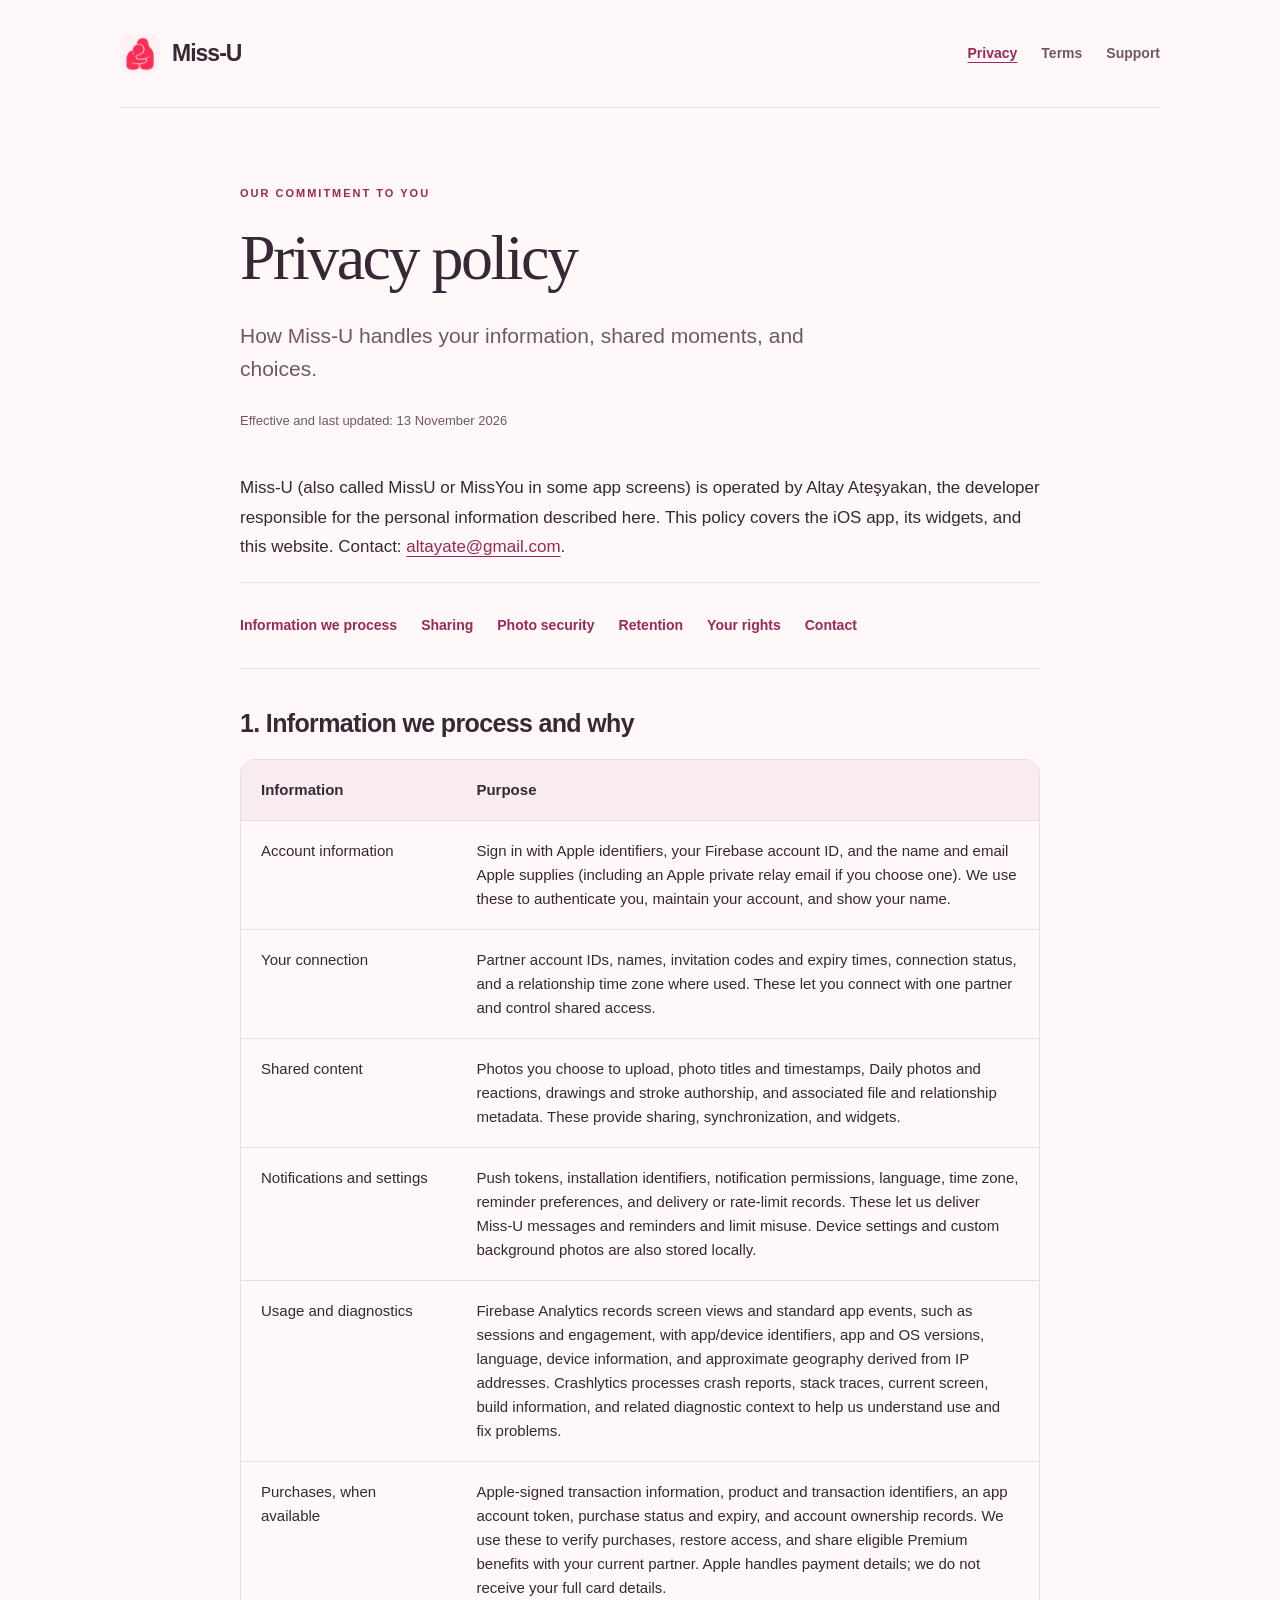
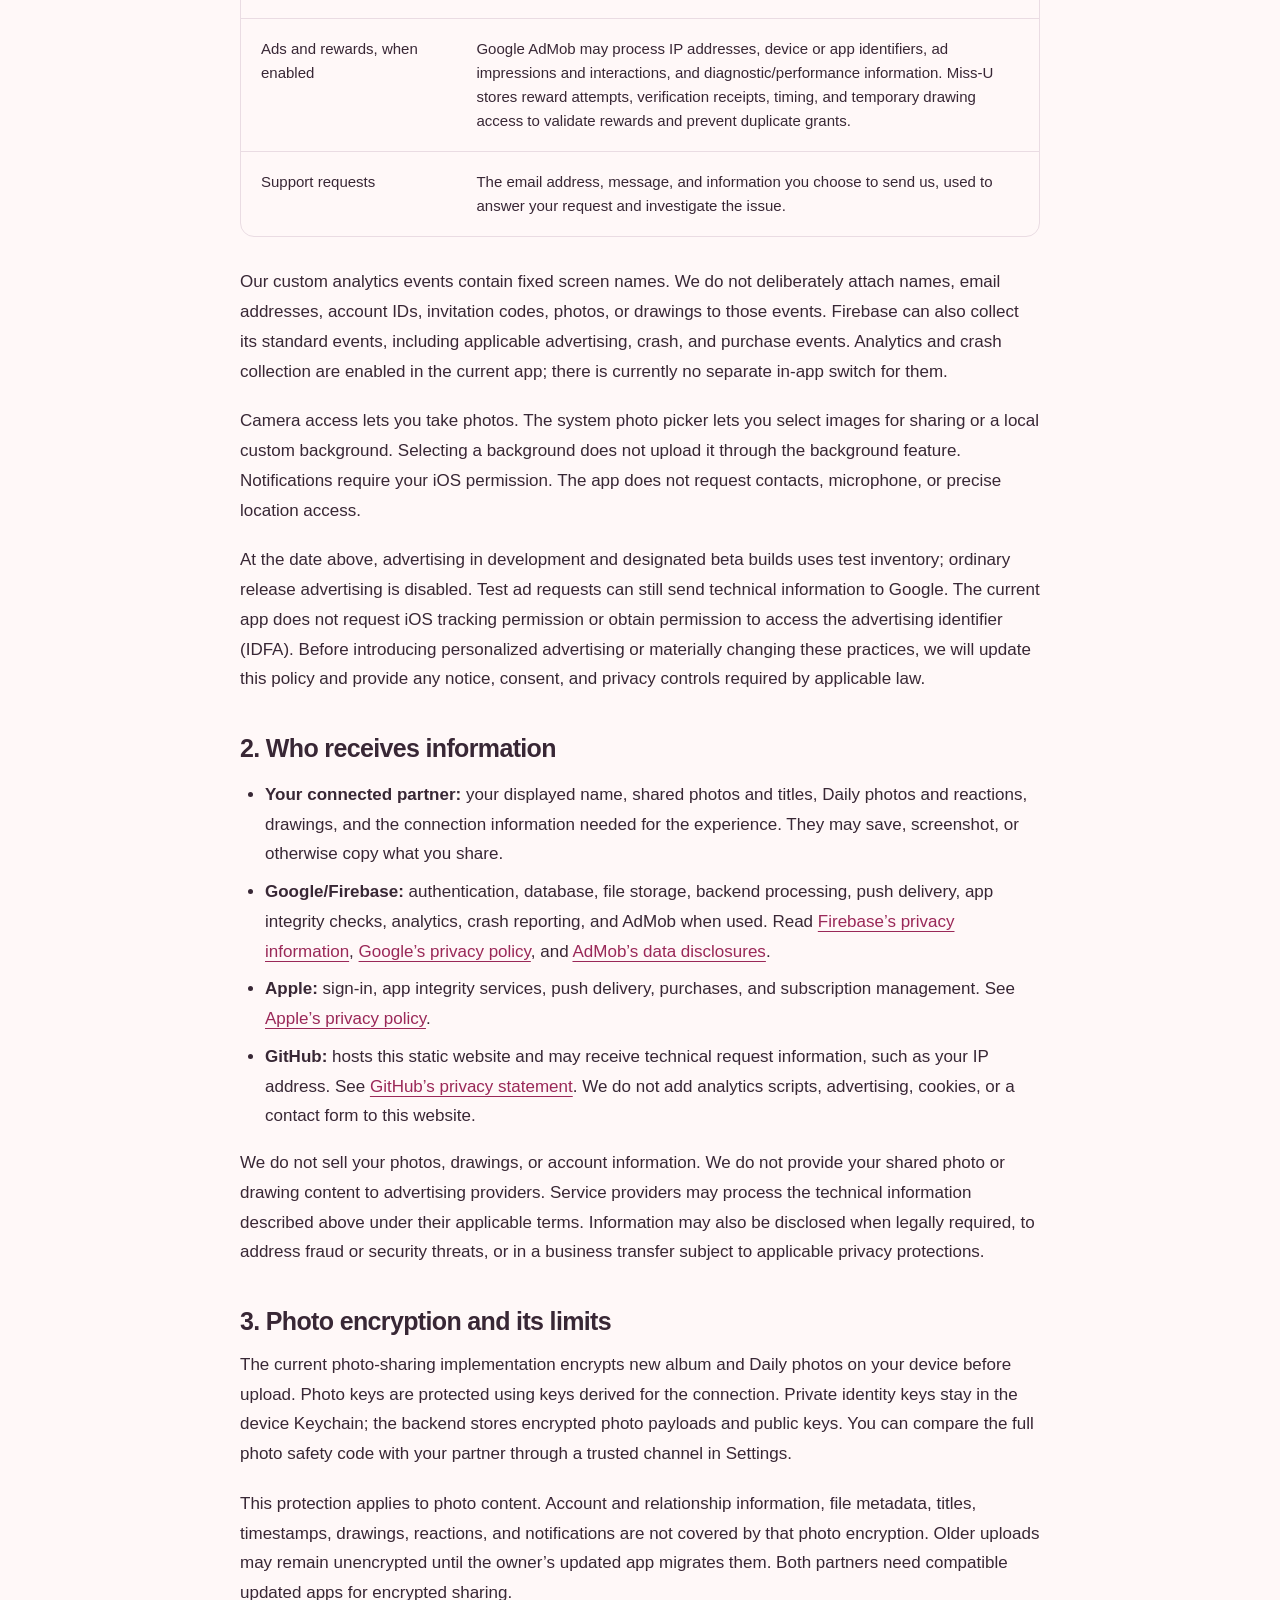
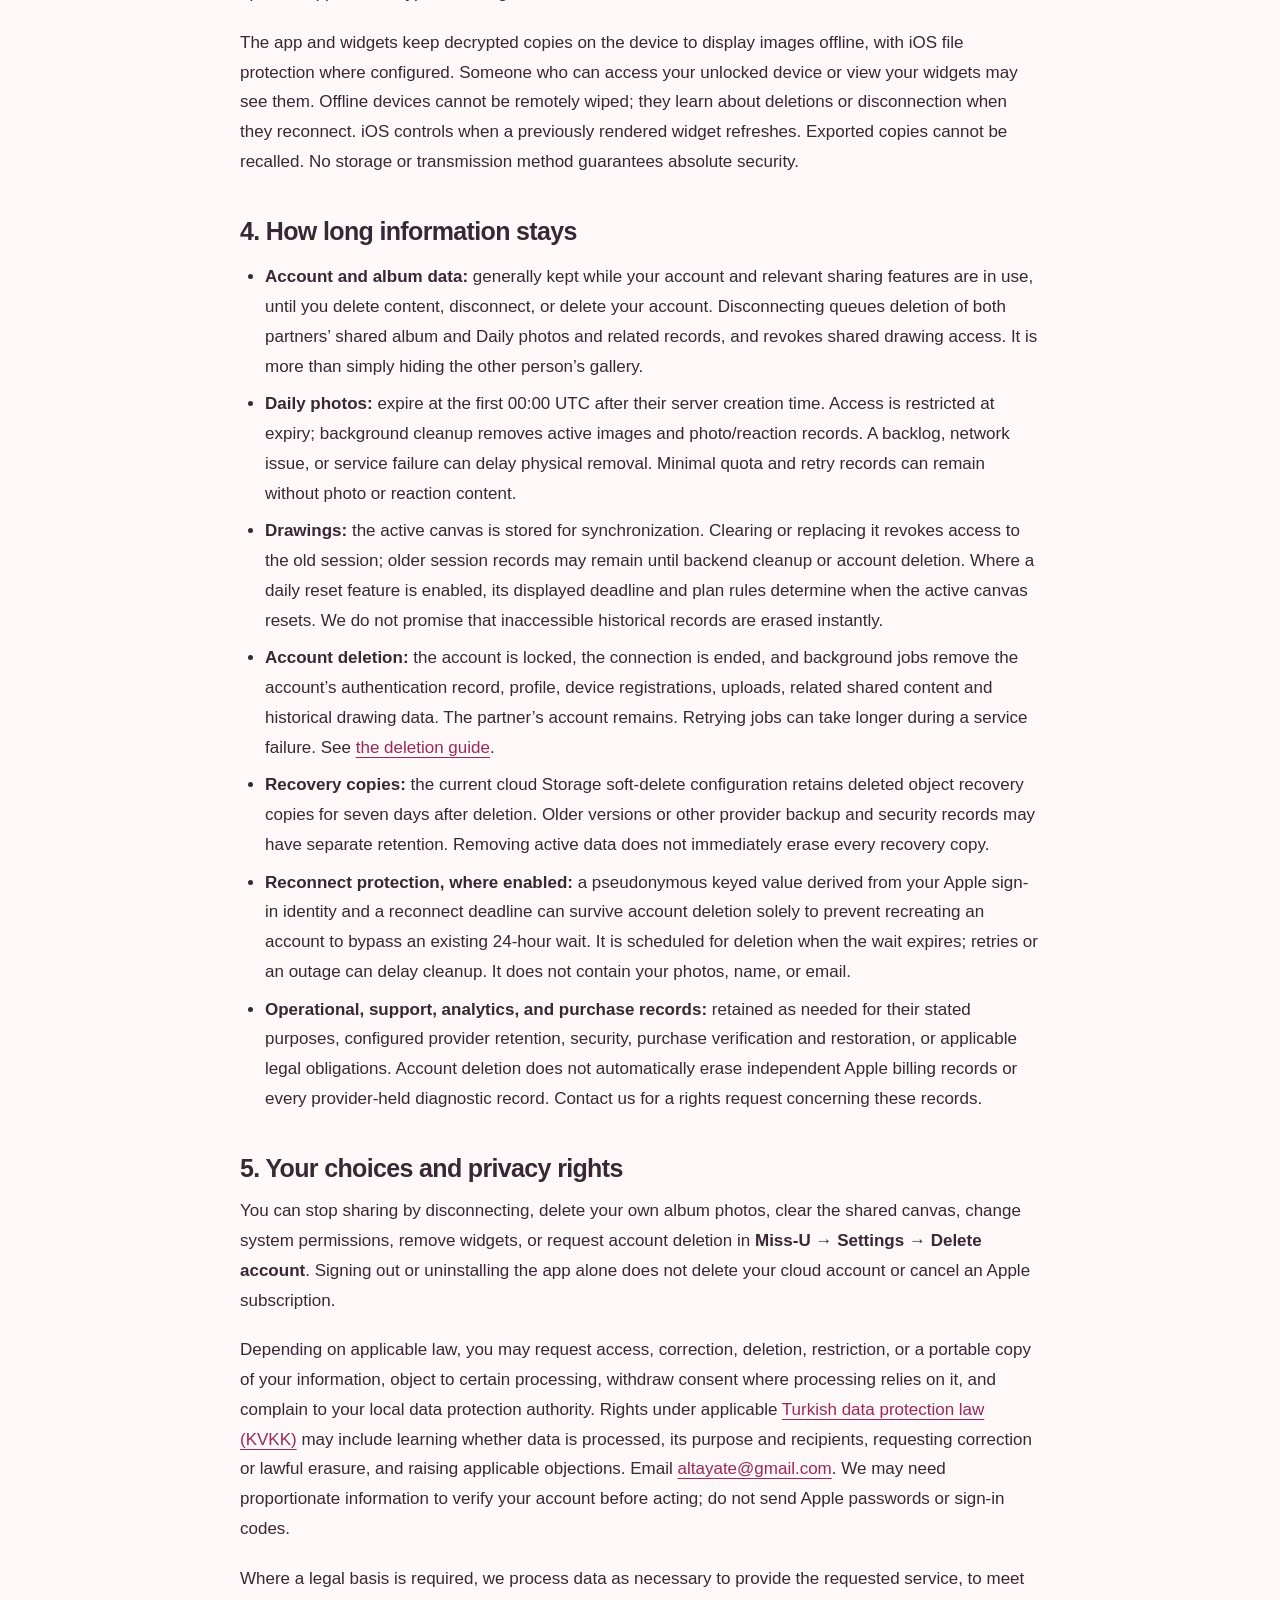
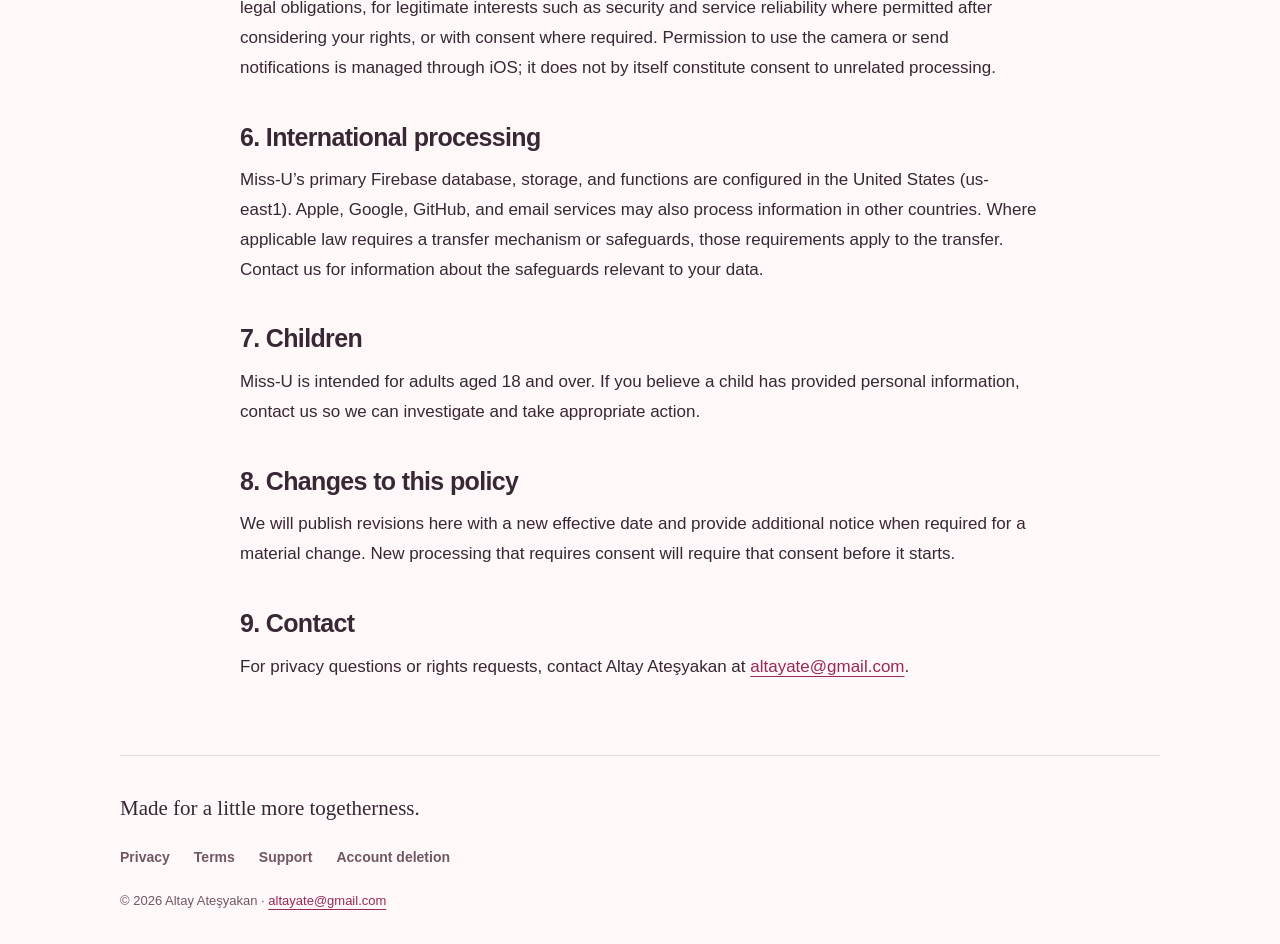
==== docs/privacy/index.html @ 4ce01414 "Create Miss-U legal and support website" ====
<!doctype html>
<html lang="en">
<head>
  <meta charset="utf-8">
  <meta name="viewport" content="width=device-width, initial-scale=1">
  <title>Privacy policy · Miss-U</title>
  <meta name="description" content="How Miss-U handles your information, shared moments, and choices.">
  <meta name="theme-color" content="#fff8f8">
  <link rel="canonical" href="https://altayate.github.io/missu-site/privacy/">
  <meta property="og:title" content="Privacy policy · Miss-U">
  <meta property="og:description" content="How Miss-U handles your information, shared moments, and choices.">
  <meta property="og:type" content="website">
  <meta property="og:image" content="https://altayate.github.io/missu-site/assets/app-icon.png">
  <link rel="icon" type="image/png" href="../assets/app-icon.png">
  <link rel="stylesheet" href="../assets/style.css">
</head>
<body>
  <a class="skip" href="#main">Skip to content</a>
  <header class="site-header wrap">
    <a class="brand" href="../" aria-label="Miss-U home"><img src="../assets/app-icon.png" width="40" height="40" alt=""><span>Miss-U</span></a>
    <nav aria-label="Main navigation"><a href="../privacy/" aria-current="page">Privacy</a><a href="../terms/">Terms</a><a href="../support/">Support</a></nav>
  </header>
  <main id="main" class="wrap legal">
    <div class="page-intro">
      <p class="eyebrow">OUR COMMITMENT TO YOU</p>
      <h1>Privacy policy</h1>
      <p class="lede">How Miss-U handles your information, shared moments, and choices.</p>
      <p class="updated">Effective and last updated: <time datetime="2026-11-13">13 November 2026</time></p>
    </div>
    <p>Miss-U (also called MissU or MissYou in some app screens) is operated by Altay Ateşyakan, the developer responsible for the personal information described here. This policy covers the iOS app, its widgets, and this website. Contact: <a href="mailto:altayate@gmail.com">altayate@gmail.com</a>.</p>
<nav class="contents" aria-label="Privacy policy sections"><a href="#information">Information we process</a><a href="#sharing">Sharing</a><a href="#security">Photo security</a><a href="#retention">Retention</a><a href="#choices">Your rights</a><a href="#contact">Contact</a></nav>
<section id="information"><h2>1. Information we process and why</h2>
<div class="table-scroll"><table><thead><tr><th scope="col">Information</th><th scope="col">Purpose</th></tr></thead><tbody>
<tr><td>Account information</td><td>Sign in with Apple identifiers, your Firebase account ID, and the name and email Apple supplies (including an Apple private relay email if you choose one). We use these to authenticate you, maintain your account, and show your name.</td></tr>
<tr><td>Your connection</td><td>Partner account IDs, names, invitation codes and expiry times, connection status, and a relationship time zone where used. These let you connect with one partner and control shared access.</td></tr>
<tr><td>Shared content</td><td>Photos you choose to upload, photo titles and timestamps, Daily photos and reactions, drawings and stroke authorship, and associated file and relationship metadata. These provide sharing, synchronization, and widgets.</td></tr>
<tr><td>Notifications and settings</td><td>Push tokens, installation identifiers, notification permissions, language, time zone, reminder preferences, and delivery or rate-limit records. These let us deliver Miss-U messages and reminders and limit misuse. Device settings and custom background photos are also stored locally.</td></tr>
<tr><td>Usage and diagnostics</td><td>Firebase Analytics records screen views and standard app events, such as sessions and engagement, with app/device identifiers, app and OS versions, language, device information, and approximate geography derived from IP addresses. Crashlytics processes crash reports, stack traces, current screen, build information, and related diagnostic context to help us understand use and fix problems.</td></tr>
<tr><td>Purchases, when available</td><td>Apple-signed transaction information, product and transaction identifiers, an app account token, purchase status and expiry, and account ownership records. We use these to verify purchases, restore access, and share eligible Premium benefits with your current partner. Apple handles payment details; we do not receive your full card details.</td></tr>
<tr><td>Ads and rewards, when enabled</td><td>Google AdMob may process IP addresses, device or app identifiers, ad impressions and interactions, and diagnostic/performance information. Miss-U stores reward attempts, verification receipts, timing, and temporary drawing access to validate rewards and prevent duplicate grants.</td></tr>
<tr><td>Support requests</td><td>The email address, message, and information you choose to send us, used to answer your request and investigate the issue.</td></tr>
</tbody></table></div>
<p>Our custom analytics events contain fixed screen names. We do not deliberately attach names, email addresses, account IDs, invitation codes, photos, or drawings to those events. Firebase can also collect its standard events, including applicable advertising, crash, and purchase events. Analytics and crash collection are enabled in the current app; there is currently no separate in-app switch for them.</p>
<p>Camera access lets you take photos. The system photo picker lets you select images for sharing or a local custom background. Selecting a background does not upload it through the background feature. Notifications require your iOS permission. The app does not request contacts, microphone, or precise location access.</p>
<p>At the date above, advertising in development and designated beta builds uses test inventory; ordinary release advertising is disabled. Test ad requests can still send technical information to Google. The current app does not request iOS tracking permission or obtain permission to access the advertising identifier (IDFA). Before introducing personalized advertising or materially changing these practices, we will update this policy and provide any notice, consent, and privacy controls required by applicable law.</p>
</section>
<section id="sharing"><h2>2. Who receives information</h2>
<ul>
<li><strong>Your connected partner:</strong> your displayed name, shared photos and titles, Daily photos and reactions, drawings, and the connection information needed for the experience. They may save, screenshot, or otherwise copy what you share.</li>
<li><strong>Google/Firebase:</strong> authentication, database, file storage, backend processing, push delivery, app integrity checks, analytics, crash reporting, and AdMob when used. Read <a href="https://firebase.google.com/support/privacy">Firebase’s privacy information</a>, <a href="https://policies.google.com/privacy">Google’s privacy policy</a>, and <a href="https://developers.google.com/admob/ios/privacy/data-disclosure">AdMob’s data disclosures</a>.</li>
<li><strong>Apple:</strong> sign-in, app integrity services, push delivery, purchases, and subscription management. See <a href="https://www.apple.com/legal/privacy/">Apple’s privacy policy</a>.</li>
<li><strong>GitHub:</strong> hosts this static website and may receive technical request information, such as your IP address. See <a href="https://docs.github.com/en/site-policy/privacy-policies/github-general-privacy-statement">GitHub’s privacy statement</a>. We do not add analytics scripts, advertising, cookies, or a contact form to this website.</li>
</ul>
<p>We do not sell your photos, drawings, or account information. We do not provide your shared photo or drawing content to advertising providers. Service providers may process the technical information described above under their applicable terms. Information may also be disclosed when legally required, to address fraud or security threats, or in a business transfer subject to applicable privacy protections.</p>
</section>
<section id="security"><h2>3. Photo encryption and its limits</h2>
<p>The current photo-sharing implementation encrypts new album and Daily photos on your device before upload. Photo keys are protected using keys derived for the connection. Private identity keys stay in the device Keychain; the backend stores encrypted photo payloads and public keys. You can compare the full photo safety code with your partner through a trusted channel in Settings.</p>
<p>This protection applies to photo content. Account and relationship information, file metadata, titles, timestamps, drawings, reactions, and notifications are not covered by that photo encryption. Older uploads may remain unencrypted until the owner’s updated app migrates them. Both partners need compatible updated apps for encrypted sharing.</p>
<p>The app and widgets keep decrypted copies on the device to display images offline, with iOS file protection where configured. Someone who can access your unlocked device or view your widgets may see them. Offline devices cannot be remotely wiped; they learn about deletions or disconnection when they reconnect. iOS controls when a previously rendered widget refreshes. Exported copies cannot be recalled. No storage or transmission method guarantees absolute security.</p>
</section>
<section id="retention"><h2>4. How long information stays</h2>
<ul>
<li><strong>Account and album data:</strong> generally kept while your account and relevant sharing features are in use, until you delete content, disconnect, or delete your account. Disconnecting queues deletion of both partners’ shared album and Daily photos and related records, and revokes shared drawing access. It is more than simply hiding the other person’s gallery.</li>
<li><strong>Daily photos:</strong> expire at the first 00:00 UTC after their server creation time. Access is restricted at expiry; background cleanup removes active images and photo/reaction records. A backlog, network issue, or service failure can delay physical removal. Minimal quota and retry records can remain without photo or reaction content.</li>
<li><strong>Drawings:</strong> the active canvas is stored for synchronization. Clearing or replacing it revokes access to the old session; older session records may remain until backend cleanup or account deletion. Where a daily reset feature is enabled, its displayed deadline and plan rules determine when the active canvas resets. We do not promise that inaccessible historical records are erased instantly.</li>
<li><strong>Account deletion:</strong> the account is locked, the connection is ended, and background jobs remove the account’s authentication record, profile, device registrations, uploads, related shared content and historical drawing data. The partner’s account remains. Retrying jobs can take longer during a service failure. See <a href="../delete-account/">the deletion guide</a>.</li>
<li><strong>Recovery copies:</strong> the current cloud Storage soft-delete configuration retains deleted object recovery copies for seven days after deletion. Older versions or other provider backup and security records may have separate retention. Removing active data does not immediately erase every recovery copy.</li>
<li><strong>Reconnect protection, where enabled:</strong> a pseudonymous keyed value derived from your Apple sign-in identity and a reconnect deadline can survive account deletion solely to prevent recreating an account to bypass an existing 24-hour wait. It is scheduled for deletion when the wait expires; retries or an outage can delay cleanup. It does not contain your photos, name, or email.</li>
<li><strong>Operational, support, analytics, and purchase records:</strong> retained as needed for their stated purposes, configured provider retention, security, purchase verification and restoration, or applicable legal obligations. Account deletion does not automatically erase independent Apple billing records or every provider-held diagnostic record. Contact us for a rights request concerning these records.</li>
</ul>
</section>
<section id="choices"><h2>5. Your choices and privacy rights</h2>
<p>You can stop sharing by disconnecting, delete your own album photos, clear the shared canvas, change system permissions, remove widgets, or request account deletion in <strong>Miss-U → Settings → Delete account</strong>. Signing out or uninstalling the app alone does not delete your cloud account or cancel an Apple subscription.</p>
<p>Depending on applicable law, you may request access, correction, deletion, restriction, or a portable copy of your information, object to certain processing, withdraw consent where processing relies on it, and complain to your local data protection authority. Rights under applicable <a href="https://www.kvkk.gov.tr/Icerik/6649/Personal-Data-Protection-Law">Turkish data protection law (KVKK)</a> may include learning whether data is processed, its purpose and recipients, requesting correction or lawful erasure, and raising applicable objections. Email <a href="mailto:altayate@gmail.com">altayate@gmail.com</a>. We may need proportionate information to verify your account before acting; do not send Apple passwords or sign-in codes.</p>
<p>Where a legal basis is required, we process data as necessary to provide the requested service, to meet legal obligations, for legitimate interests such as security and service reliability where permitted after considering your rights, or with consent where required. Permission to use the camera or send notifications is managed through iOS; it does not by itself constitute consent to unrelated processing.</p>
<h2>6. International processing</h2>
<p>Miss-U’s primary Firebase database, storage, and functions are configured in the United States (us-east1). Apple, Google, GitHub, and email services may also process information in other countries. Where applicable law requires a transfer mechanism or safeguards, those requirements apply to the transfer. Contact us for information about the safeguards relevant to your data.</p>
<h2>7. Children</h2>
<p>Miss-U is intended for adults aged 18 and over. If you believe a child has provided personal information, contact us so we can investigate and take appropriate action.</p>
<h2>8. Changes to this policy</h2>
<p>We will publish revisions here with a new effective date and provide additional notice when required for a material change. New processing that requires consent will require that consent before it starts.</p>
</section>
<section id="contact"><h2>9. Contact</h2><p>For privacy questions or rights requests, contact Altay Ateşyakan at <a href="mailto:altayate@gmail.com">altayate@gmail.com</a>.</p></section>

  </main>
  <footer class="site-footer wrap">
    <p>Made for a little more togetherness.</p>
    <nav aria-label="Footer navigation">
      <a href="../privacy/">Privacy</a><a href="../terms/">Terms</a><a href="../support/">Support</a><a href="../delete-account/">Account deletion</a>
    </nav>
    <p class="fine">© 2026 Altay Ateşyakan · <a href="mailto:altayate@gmail.com">altayate@gmail.com</a></p>
  </footer>
</body>
</html>
---- docs/assets/style.css ----
:root { color-scheme: light; --ink: #382735; --muted: #705766; --accent: #9a2858; --line: #eadce3; --paper: #fff8f8; }
* { box-sizing: border-box; }
html { scroll-behavior: smooth; scroll-padding-top: 28px; }
body { margin: 0; background: var(--paper); color: var(--ink); font-family: -apple-system, BlinkMacSystemFont, "Segoe UI", sans-serif; font-size: 17px; line-height: 1.75; -webkit-font-smoothing: antialiased; }
.wrap { width: min(1040px, calc(100% - 64px)); margin-inline: auto; }
a { color: var(--accent); text-underline-offset: 4px; overflow-wrap: anywhere; }
a:hover { text-decoration-thickness: 2px; }
a:focus-visible, summary:focus-visible { outline: 3px solid var(--accent); outline-offset: 5px; border-radius: 4px; }
.skip { position: absolute; top: -100px; left: 24px; padding: 10px 18px; background: white; z-index: 2; }
.skip:focus { top: 12px; }
.site-header { display: flex; justify-content: space-between; align-items: center; gap: 24px; min-height: 108px; border-bottom: 1px solid var(--line); }
.brand { display: inline-flex; align-items: center; gap: 12px; color: var(--ink); text-decoration: none; font-size: 23px; font-weight: 750; letter-spacing: -1px; white-space: nowrap; }
.brand img { border-radius: 11px; }
nav { display: flex; flex-wrap: wrap; gap: 24px; }
nav a { color: var(--muted); font-size: 14px; font-weight: 550; text-decoration: none; padding-block: 8px; }
nav a:hover, nav a[aria-current="page"] { color: var(--accent); text-decoration: underline; }
.page-intro { padding-block: 76px 40px; max-width: 760px; }
.eyebrow { color: var(--accent); font-size: 11px; font-weight: 750; letter-spacing: 2px; margin: 0 0 18px; }
h1, h2, h3 { line-height: 1.15; text-wrap: balance; }
h1 { font-family: Georgia, "Times New Roman", serif; font-size: clamp(42px, 6.8vw, 78px); letter-spacing: -2.5px; font-weight: 500; margin: 0 0 24px; }
h2 { font-size: 25px; letter-spacing: -.65px; margin: 40px 0 14px; }
h3 { font-size: 18px; margin: 24px 0 8px; }
.lede { color: var(--muted); font-size: 21px; line-height: 1.6; max-width: 620px; margin: 0; }
.updated, .fine { color: var(--muted); font-size: 13px; }
.updated { margin-top: 24px; }
p { margin: 0 0 20px; }
ul, ol { padding-left: 25px; }
li { margin-block: 8px; }
.button { display: inline-flex; justify-content: center; align-items: center; min-height: 48px; padding: 12px 24px; border: 1px solid var(--accent); border-radius: 100px; color: #fff; background: var(--accent); text-decoration: none; font-size: 15px; font-weight: 650; }
.button.secondary { color: var(--accent); background: transparent; }
.actions { display: flex; flex-wrap: wrap; gap: 12px; margin: 0 0 58px; }
.feature-list { padding: 4px 0 30px; border-top: 1px solid var(--line); }
.feature { display: grid; grid-template-columns: 48px 240px 1fr; align-items: start; gap: 24px; border-bottom: 1px solid var(--line); padding-block: 30px; }
.feature .number { font-size: 12px; color: var(--accent); padding-top: 4px; }
.feature h2 { font-family: Georgia, serif; font-size: 28px; font-weight: 500; margin: 0; }
.feature p { color: var(--muted); margin: 0; }
.note { border-left: 3px solid #b84878; background: #f9ecf0; border-radius: 0 16px 16px 0; padding: 24px 28px; margin-block: 24px 36px; }
.note p:last-child { margin-bottom: 0; }
.legal { max-width: 800px; }
.legal h1 { font-size: clamp(42px, 6vw, 64px); }
.legal .page-intro { padding-bottom: 20px; }
.contents { display: flex; flex-wrap: wrap; gap: 8px 24px; padding: 22px 0; margin-bottom: 32px; border-block: 1px solid var(--line); }
.contents a { color: var(--accent); font-size: 14px; }
.table-scroll { overflow-x: auto; border: 1px solid var(--line); border-radius: 14px; margin-block: 22px 30px; }
table { width: 100%; border-collapse: collapse; font-size: 15px; line-height: 1.6; }
th, td { text-align: left; padding: 18px 20px; vertical-align: top; border-bottom: 1px solid var(--line); }
th { background: #f9ecf0; font-weight: 650; }
th:first-child { width: 27%; }
tr:last-child td { border-bottom: 0; }
details { border-top: 1px solid var(--line); padding: 22px 0; max-width: 800px; }
details:last-of-type { border-bottom: 1px solid var(--line); }
summary { cursor: pointer; font-size: 18px; font-weight: 600; line-height: 1.5; }
details p { margin: 18px 0 0; color: var(--muted); }
.contact { margin-bottom: 46px; }
.site-footer { padding-block: 34px 32px; border-top: 1px solid var(--line); margin-top: 74px; }
.site-footer > p:first-child { font-family: Georgia, serif; font-size: 21px; margin-bottom: 10px; }
.site-footer nav { gap: 10px 24px; margin-bottom: 12px; }
.site-footer .fine { margin-bottom: 0; }
@media (max-width: 640px) {
  body { font-size: 16px; }
  .wrap { width: calc(100% - 40px); }
  .site-header { min-height: 94px; gap: 12px; }
  .brand { font-size: 21px; gap: 8px; }
  .brand img { width: 32px; height: 32px; border-radius: 9px; }
  .site-header nav { gap: 12px; }
  nav a { font-size: 13px; }
  .page-intro { padding-top: 52px; }
  h1 { letter-spacing: -1.5px; }
  .lede { font-size: 19px; }
  .feature { grid-template-columns: 24px 1fr; gap: 12px; }
  .feature p { grid-column: 2; }
  .feature h2 { font-size: 25px; }
  .note { padding: 20px; }
  th, td { padding: 14px 12px; }
  table { font-size: 14px; }
  .site-footer { margin-top: 52px; }
}
@media (prefers-reduced-motion: reduce) { html { scroll-behavior: auto; } }
@media print {
  body { background: white; color: black; font-size: 11pt; }
  .wrap { width: 100%; }
  .site-header nav, .skip, .site-footer nav, .contents { display: none; }
  .page-intro { padding-block: 24px; }
  h1 { font-size: 32pt; }
  h2 { break-after: avoid; }
  .table-scroll { overflow: visible; }
  .note { break-inside: avoid; }
}
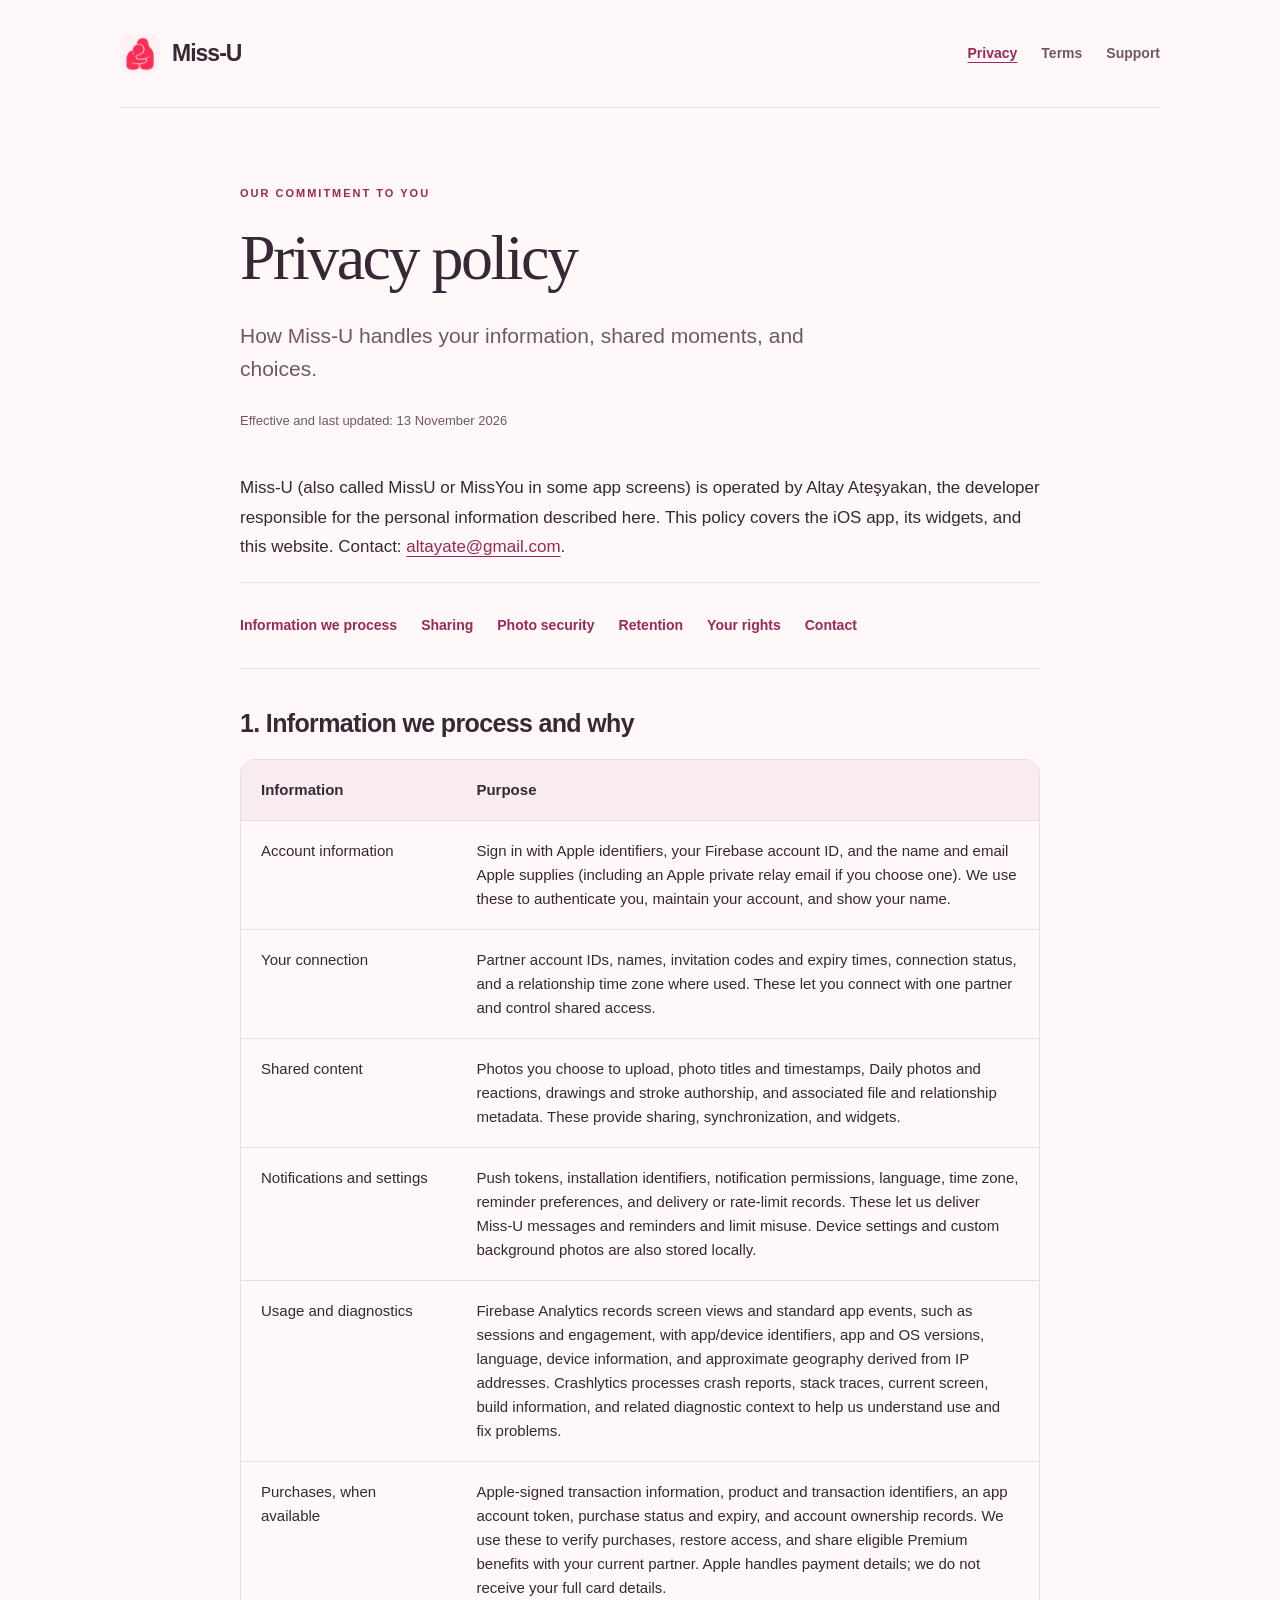
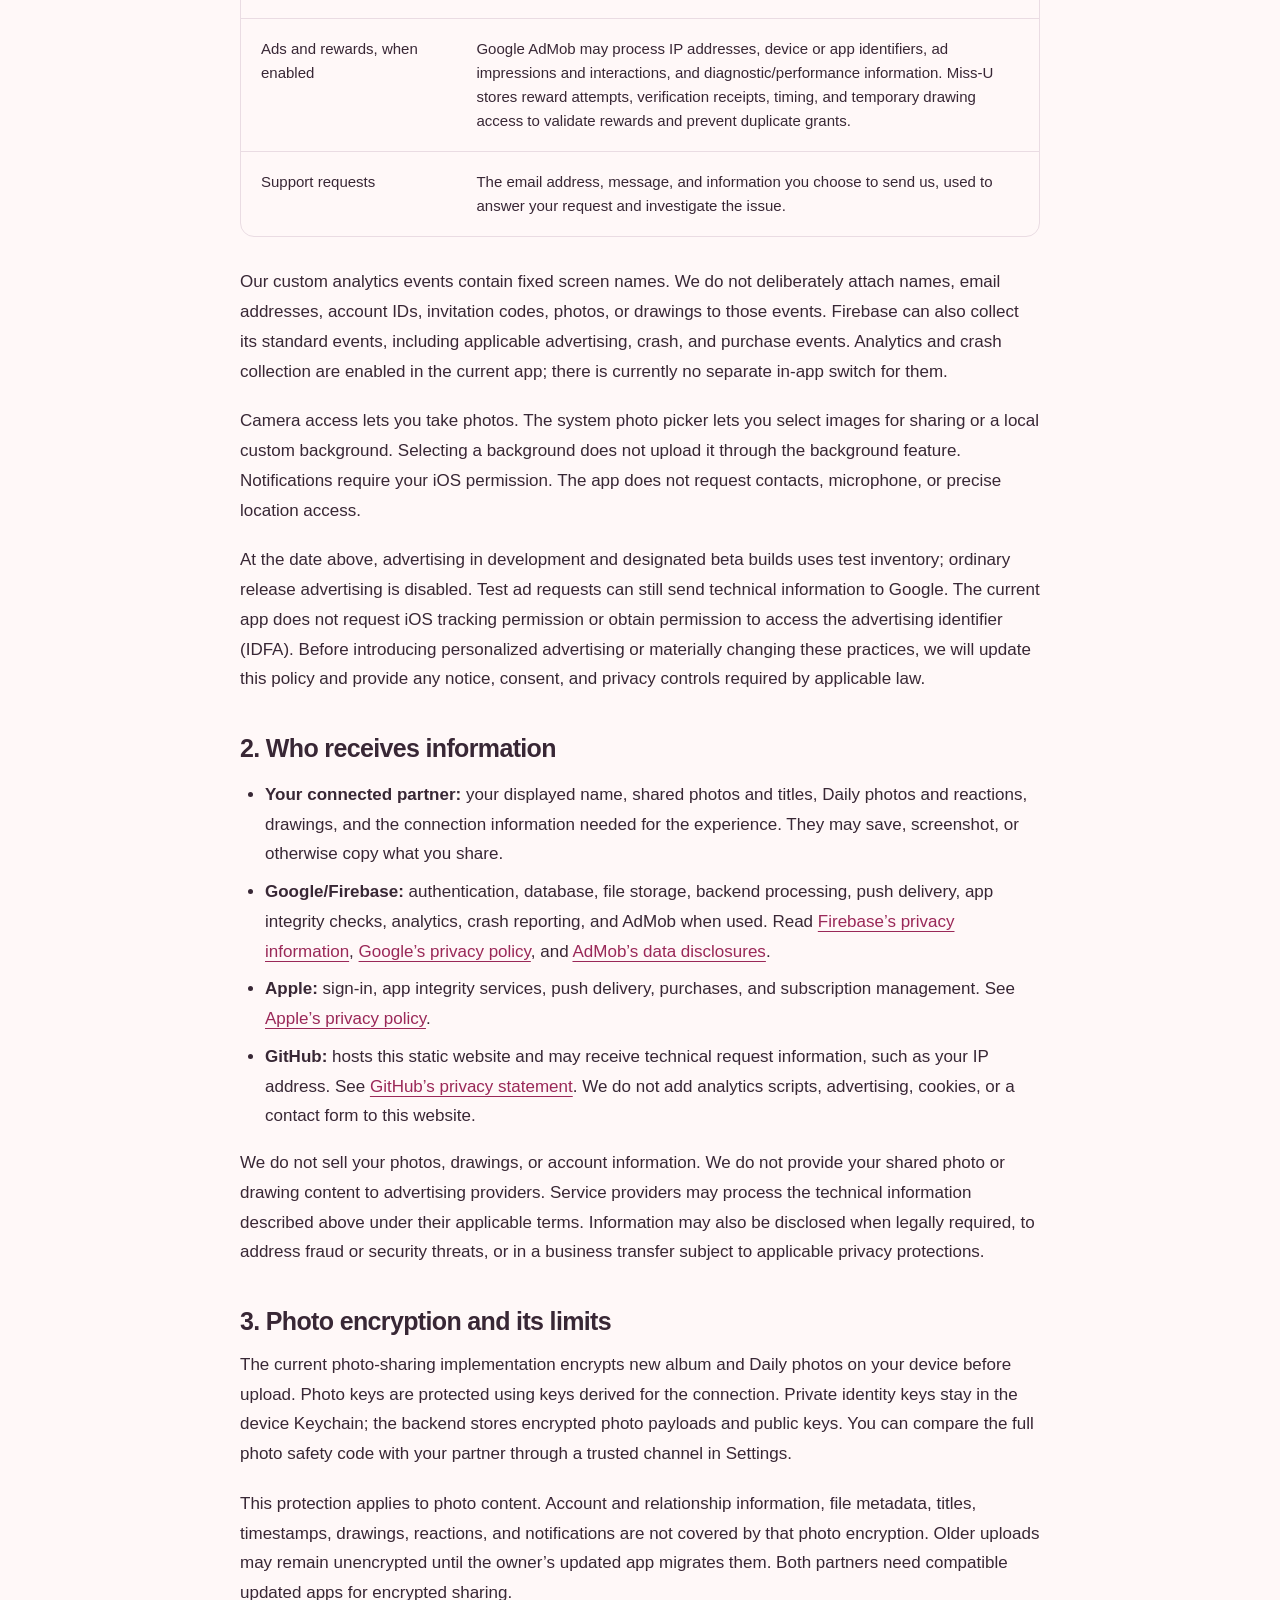
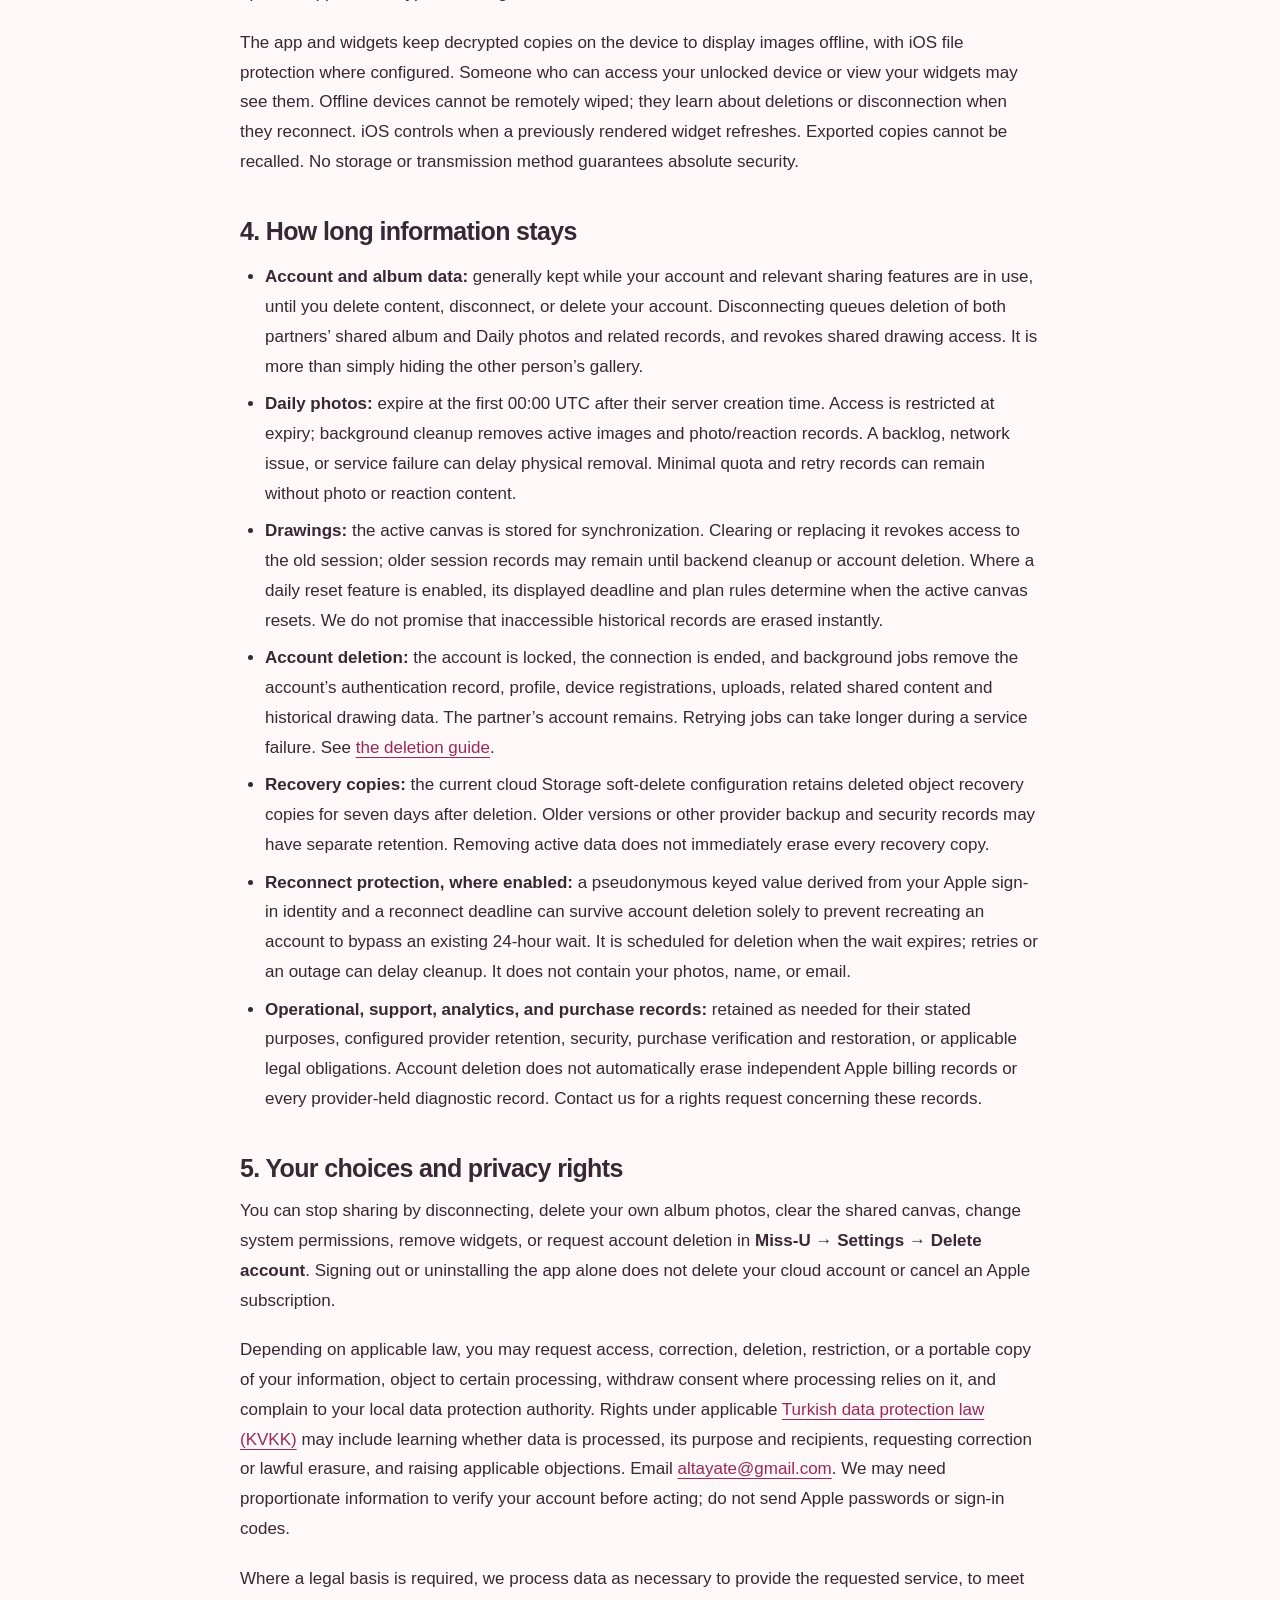
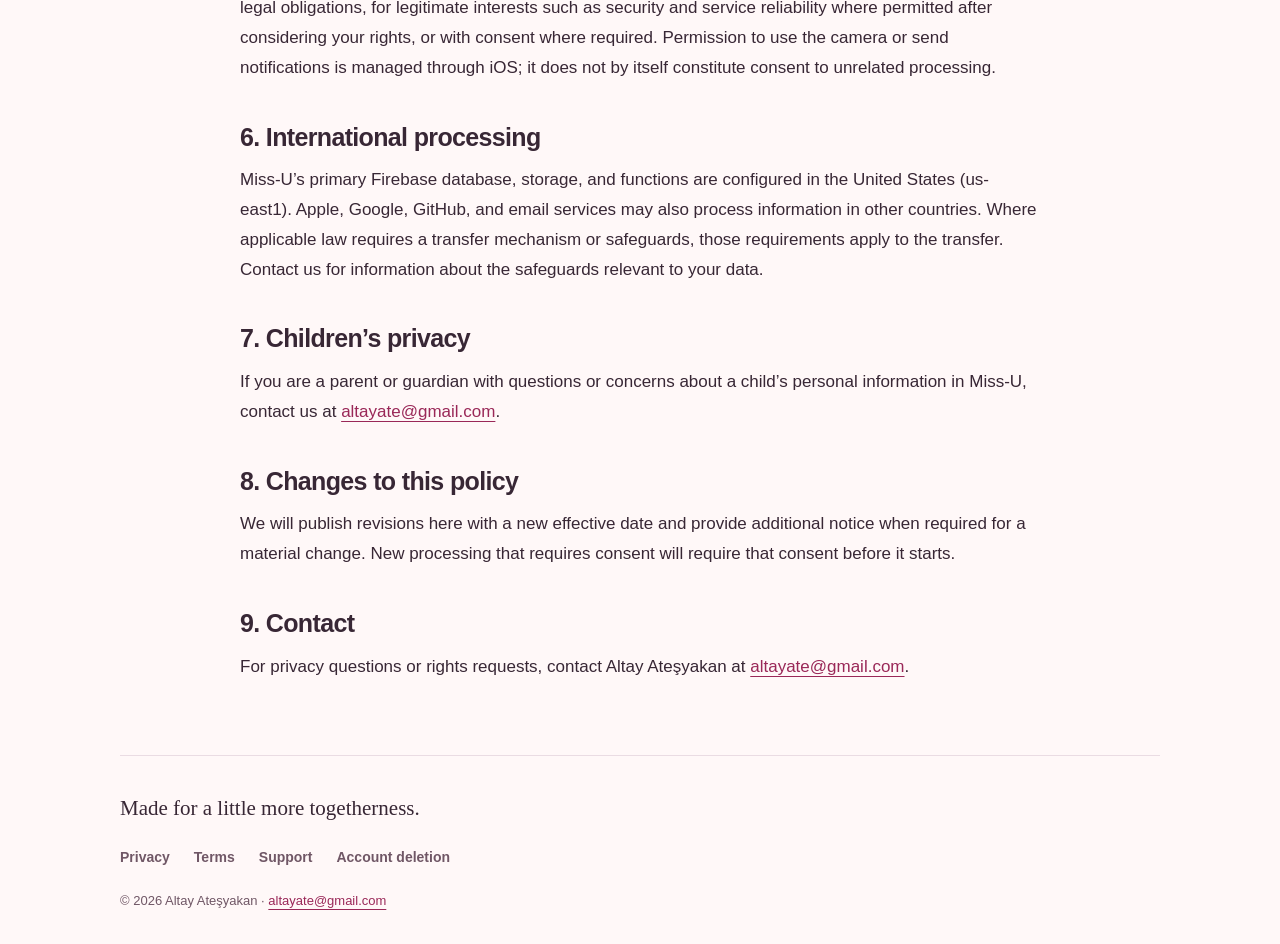
==== commit 5ebd1798: "Remove minimum-age restriction from privacy policy and terms" ====
--- a/docs/privacy/index.html
+++ b/docs/privacy/index.html
@@ -75,8 +75,8 @@
 <p>Where a legal basis is required, we process data as necessary to provide the requested service, to meet legal obligations, for legitimate interests such as security and service reliability where permitted after considering your rights, or with consent where required. Permission to use the camera or send notifications is managed through iOS; it does not by itself constitute consent to unrelated processing.</p>
 <h2>6. International processing</h2>
 <p>Miss-U’s primary Firebase database, storage, and functions are configured in the United States (us-east1). Apple, Google, GitHub, and email services may also process information in other countries. Where applicable law requires a transfer mechanism or safeguards, those requirements apply to the transfer. Contact us for information about the safeguards relevant to your data.</p>
-<h2>7. Children</h2>
-<p>Miss-U is intended for adults aged 18 and over. If you believe a child has provided personal information, contact us so we can investigate and take appropriate action.</p>
+<h2>7. Children’s privacy</h2>
+<p>If you are a parent or guardian with questions or concerns about a child’s personal information in Miss-U, contact us at <a href="mailto:altayate@gmail.com">altayate@gmail.com</a>.</p>
 <h2>8. Changes to this policy</h2>
 <p>We will publish revisions here with a new effective date and provide additional notice when required for a material change. New processing that requires consent will require that consent before it starts.</p>
 </section>
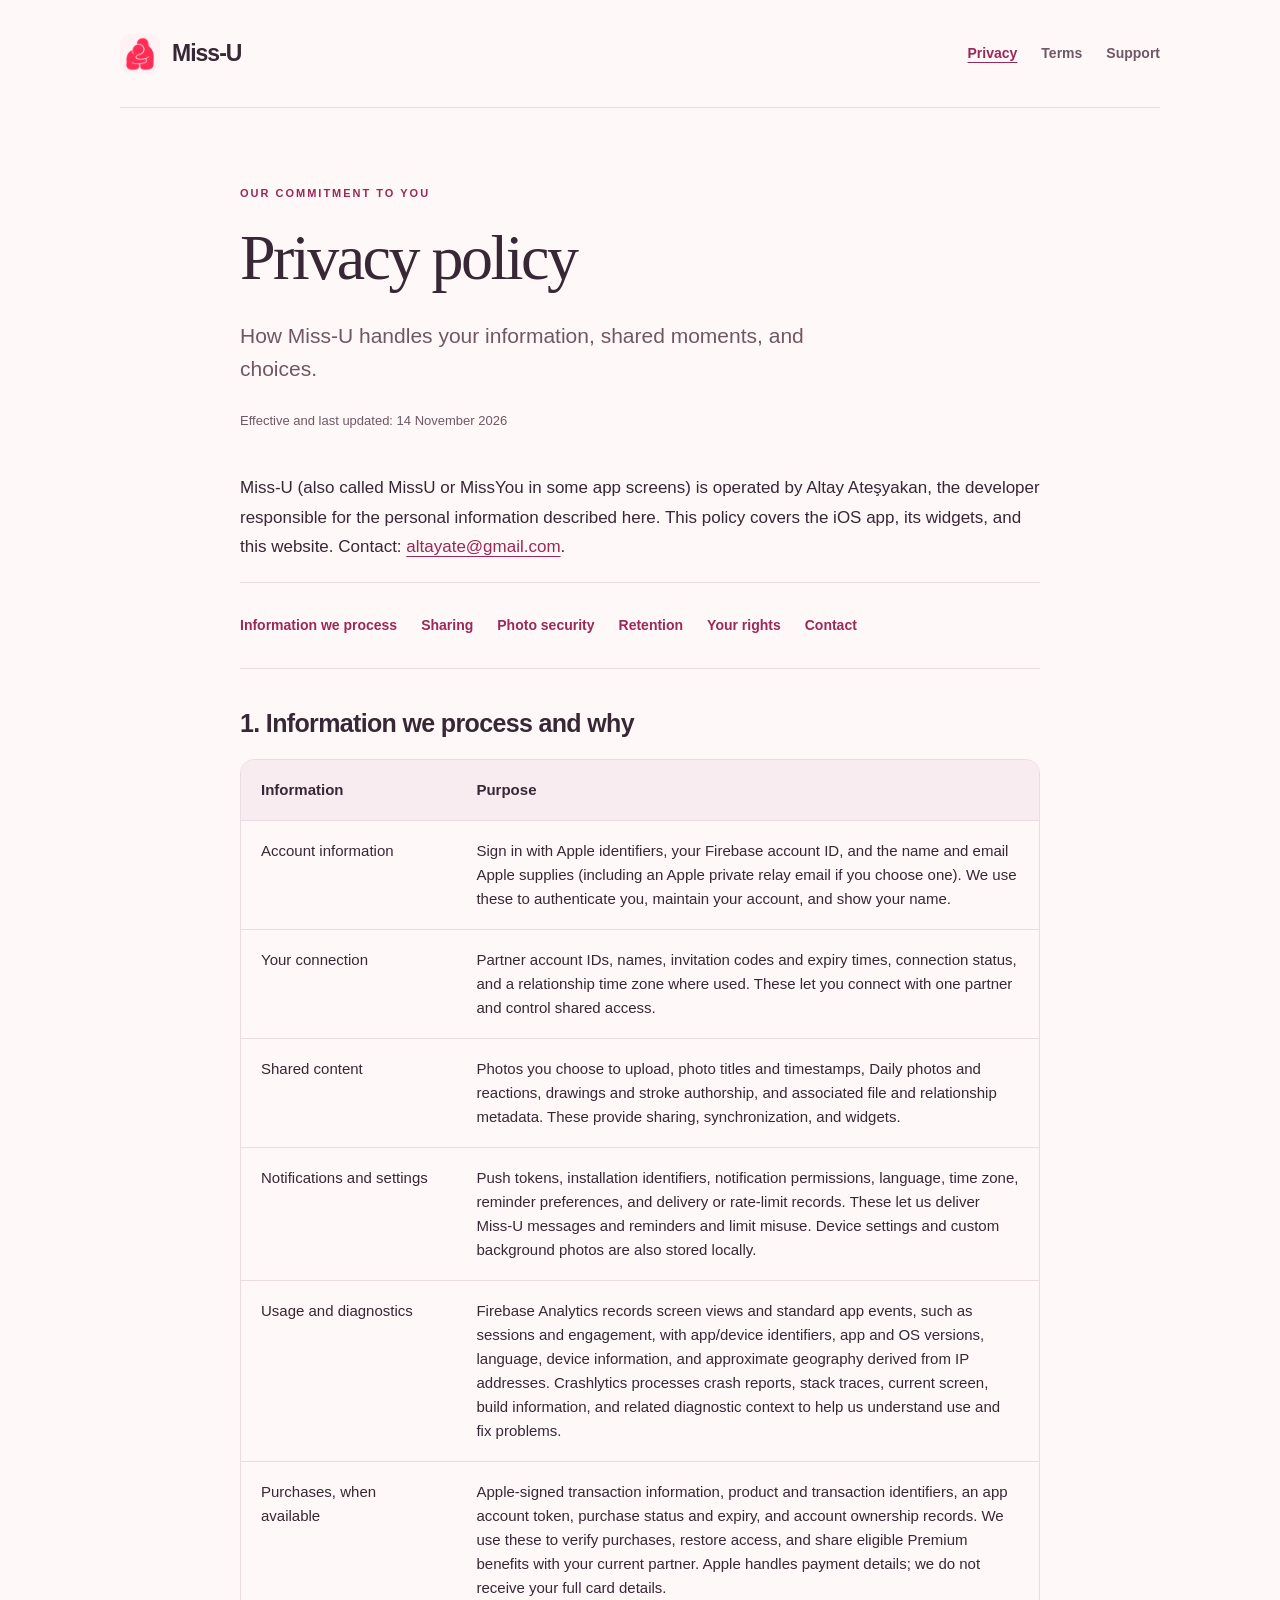
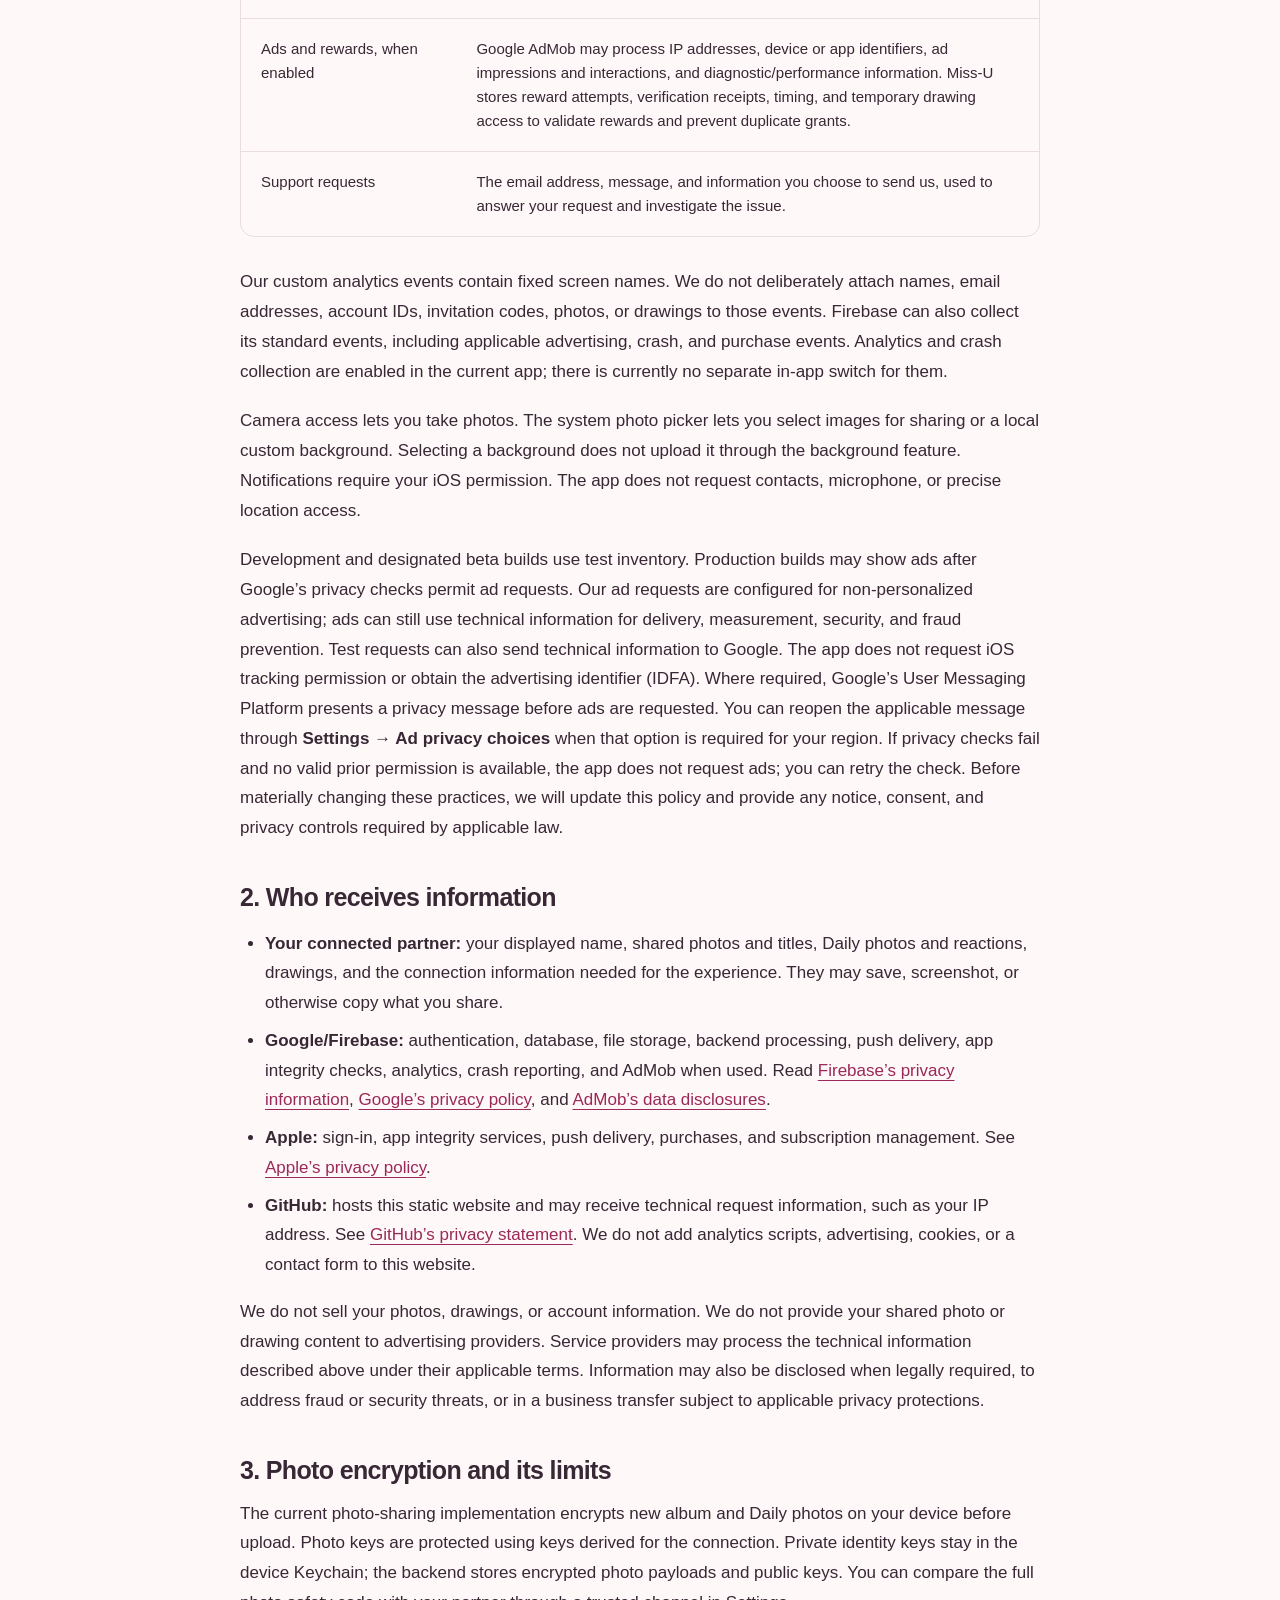
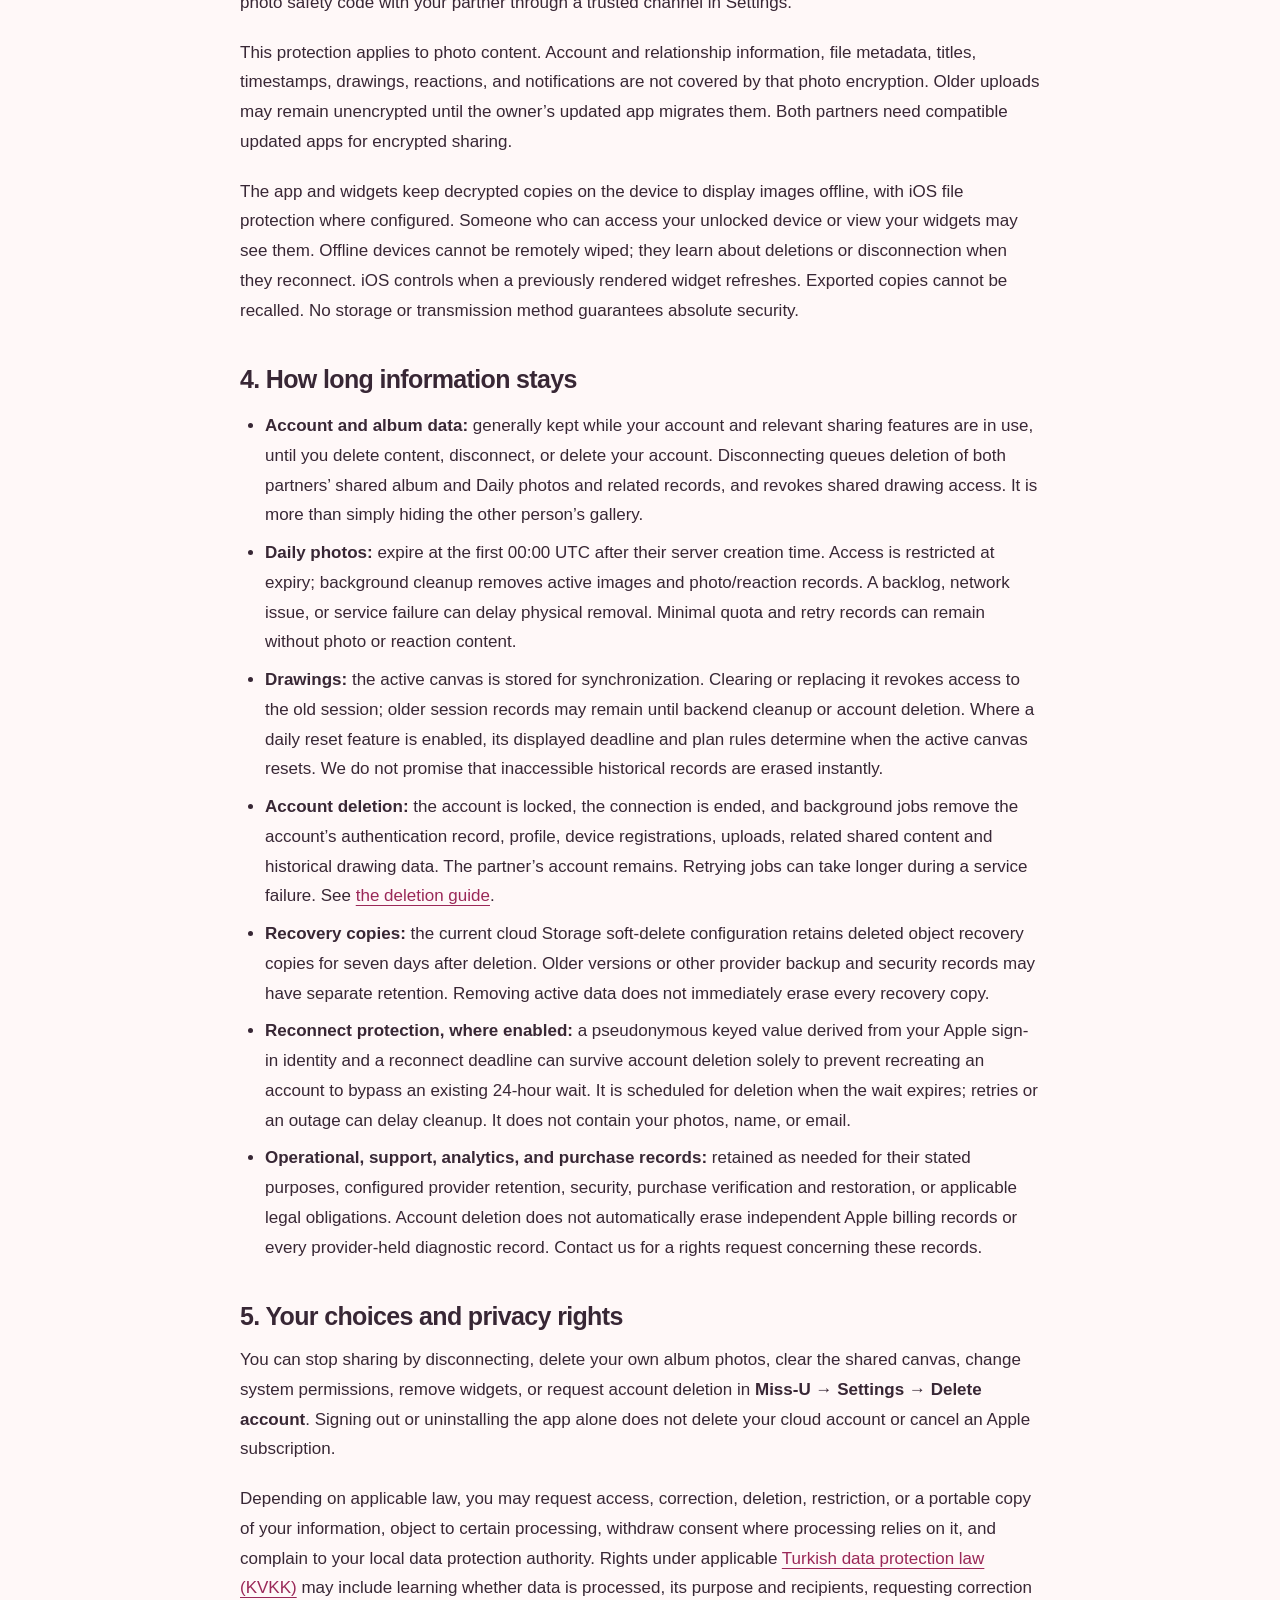
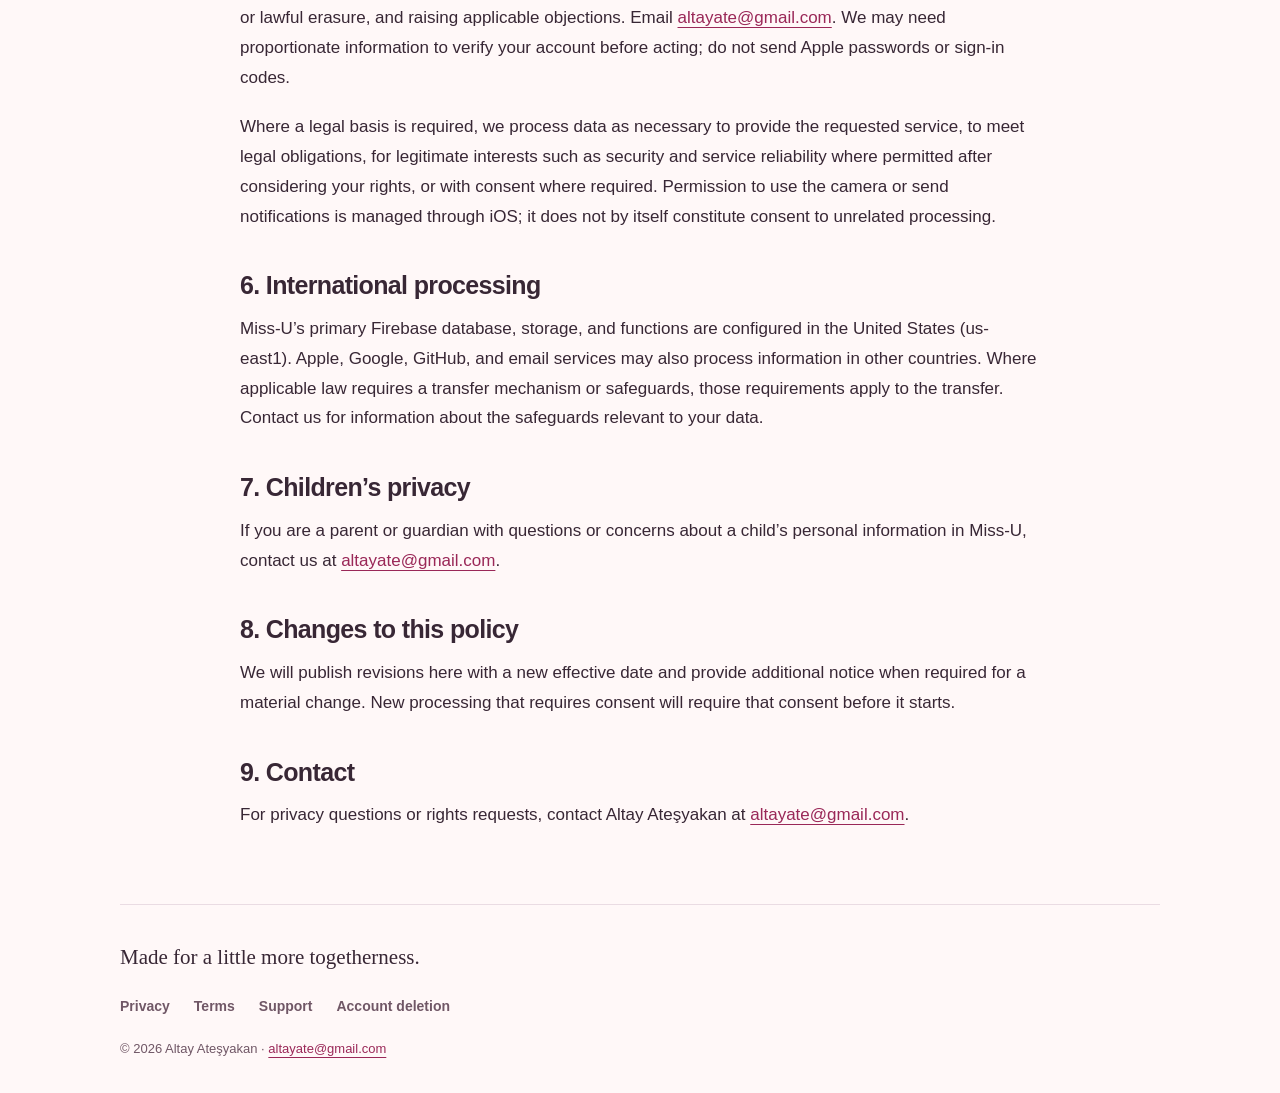
==== commit 6e2f480c: "Document production ads and privacy controls" ====
--- a/docs/privacy/index.html
+++ b/docs/privacy/index.html
@@ -25,7 +25,7 @@
       <p class="eyebrow">OUR COMMITMENT TO YOU</p>
       <h1>Privacy policy</h1>
       <p class="lede">How Miss-U handles your information, shared moments, and choices.</p>
-      <p class="updated">Effective and last updated: <time datetime="2026-11-13">13 November 2026</time></p>
+      <p class="updated">Effective and last updated: <time datetime="2026-11-14">14 November 2026</time></p>
     </div>
     <p>Miss-U (also called MissU or MissYou in some app screens) is operated by Altay Ateşyakan, the developer responsible for the personal information described here. This policy covers the iOS app, its widgets, and this website. Contact: <a href="mailto:altayate@gmail.com">altayate@gmail.com</a>.</p>
 <nav class="contents" aria-label="Privacy policy sections"><a href="#information">Information we process</a><a href="#sharing">Sharing</a><a href="#security">Photo security</a><a href="#retention">Retention</a><a href="#choices">Your rights</a><a href="#contact">Contact</a></nav>
@@ -42,7 +42,7 @@
 </tbody></table></div>
 <p>Our custom analytics events contain fixed screen names. We do not deliberately attach names, email addresses, account IDs, invitation codes, photos, or drawings to those events. Firebase can also collect its standard events, including applicable advertising, crash, and purchase events. Analytics and crash collection are enabled in the current app; there is currently no separate in-app switch for them.</p>
 <p>Camera access lets you take photos. The system photo picker lets you select images for sharing or a local custom background. Selecting a background does not upload it through the background feature. Notifications require your iOS permission. The app does not request contacts, microphone, or precise location access.</p>
-<p>At the date above, advertising in development and designated beta builds uses test inventory; ordinary release advertising is disabled. Test ad requests can still send technical information to Google. The current app does not request iOS tracking permission or obtain permission to access the advertising identifier (IDFA). Before introducing personalized advertising or materially changing these practices, we will update this policy and provide any notice, consent, and privacy controls required by applicable law.</p>
+<p>Development and designated beta builds use test inventory. Production builds may show ads after Google’s privacy checks permit ad requests. Our ad requests are configured for non-personalized advertising; ads can still use technical information for delivery, measurement, security, and fraud prevention. Test requests can also send technical information to Google. The app does not request iOS tracking permission or obtain the advertising identifier (IDFA). Where required, Google’s User Messaging Platform presents a privacy message before ads are requested. You can reopen the applicable message through <strong>Settings → Ad privacy choices</strong> when that option is required for your region. If privacy checks fail and no valid prior permission is available, the app does not request ads; you can retry the check. Before materially changing these practices, we will update this policy and provide any notice, consent, and privacy controls required by applicable law.</p>
 </section>
 <section id="sharing"><h2>2. Who receives information</h2>
 <ul>
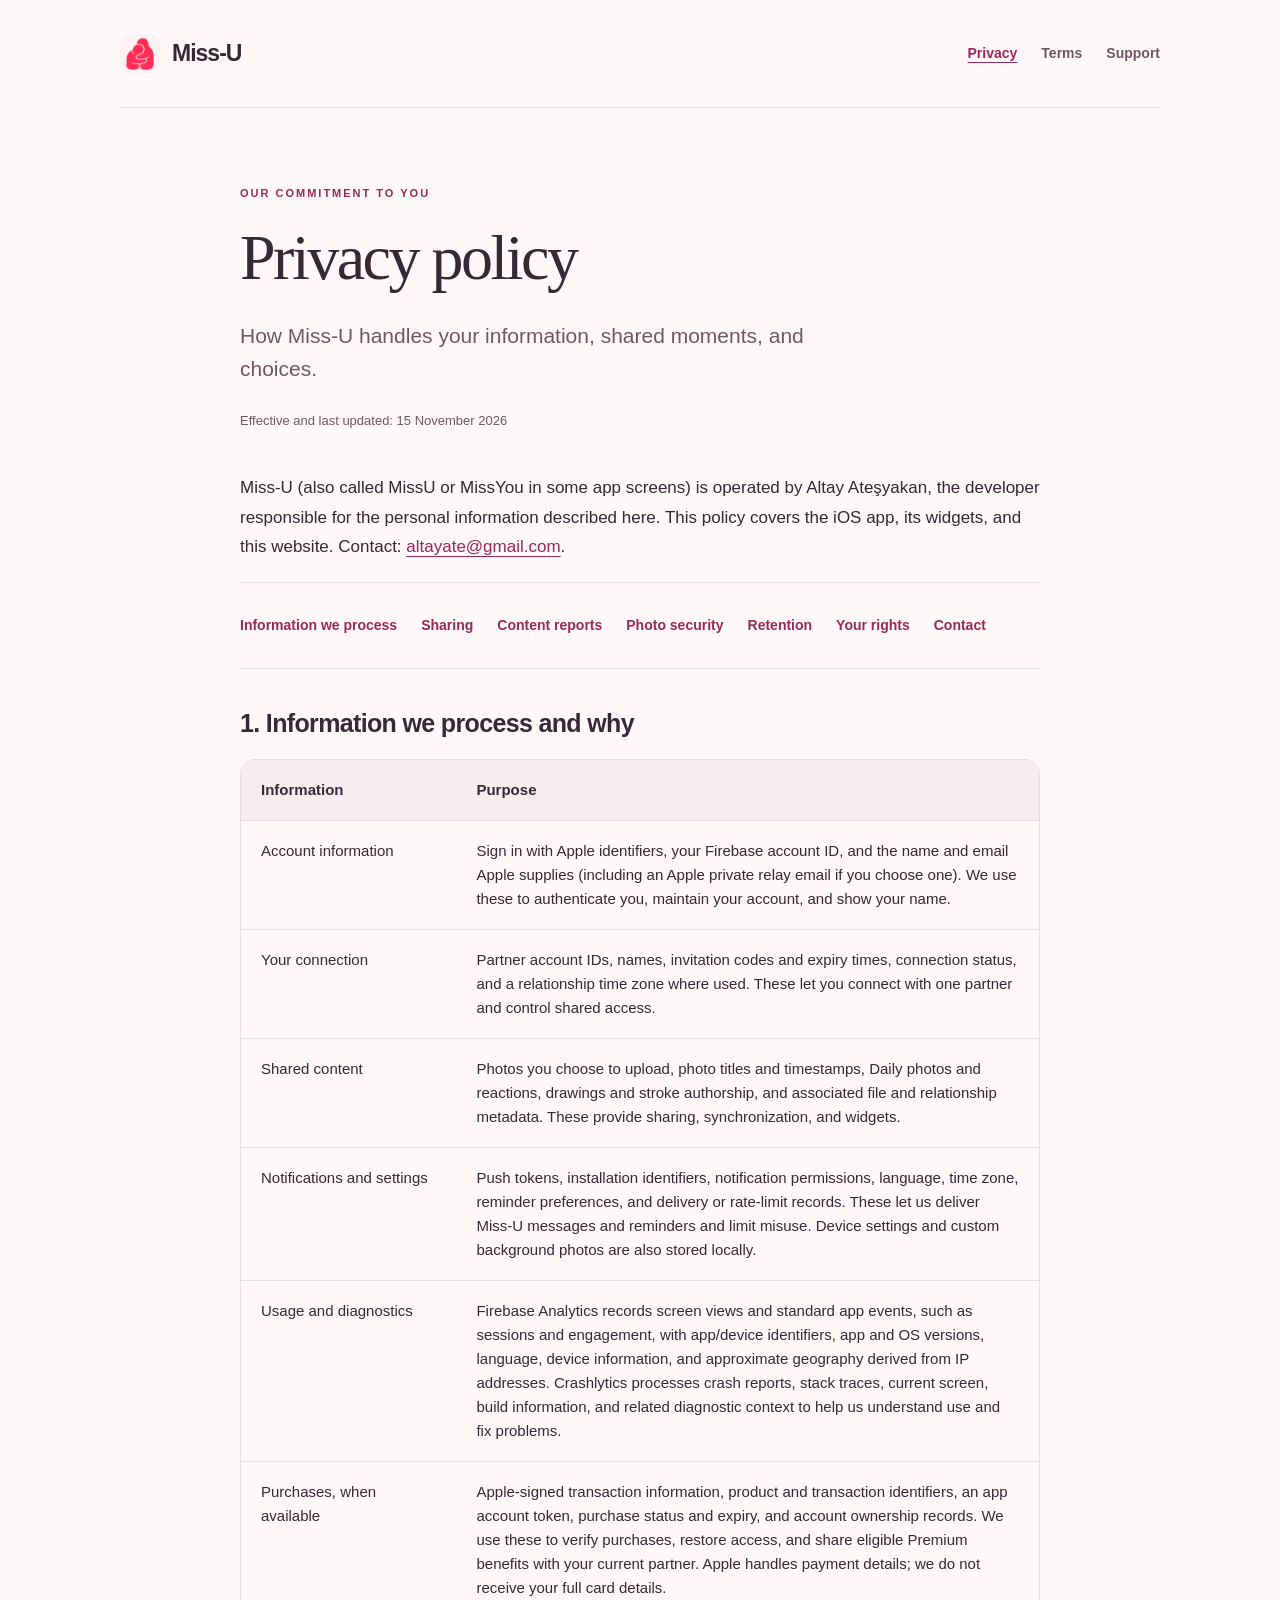
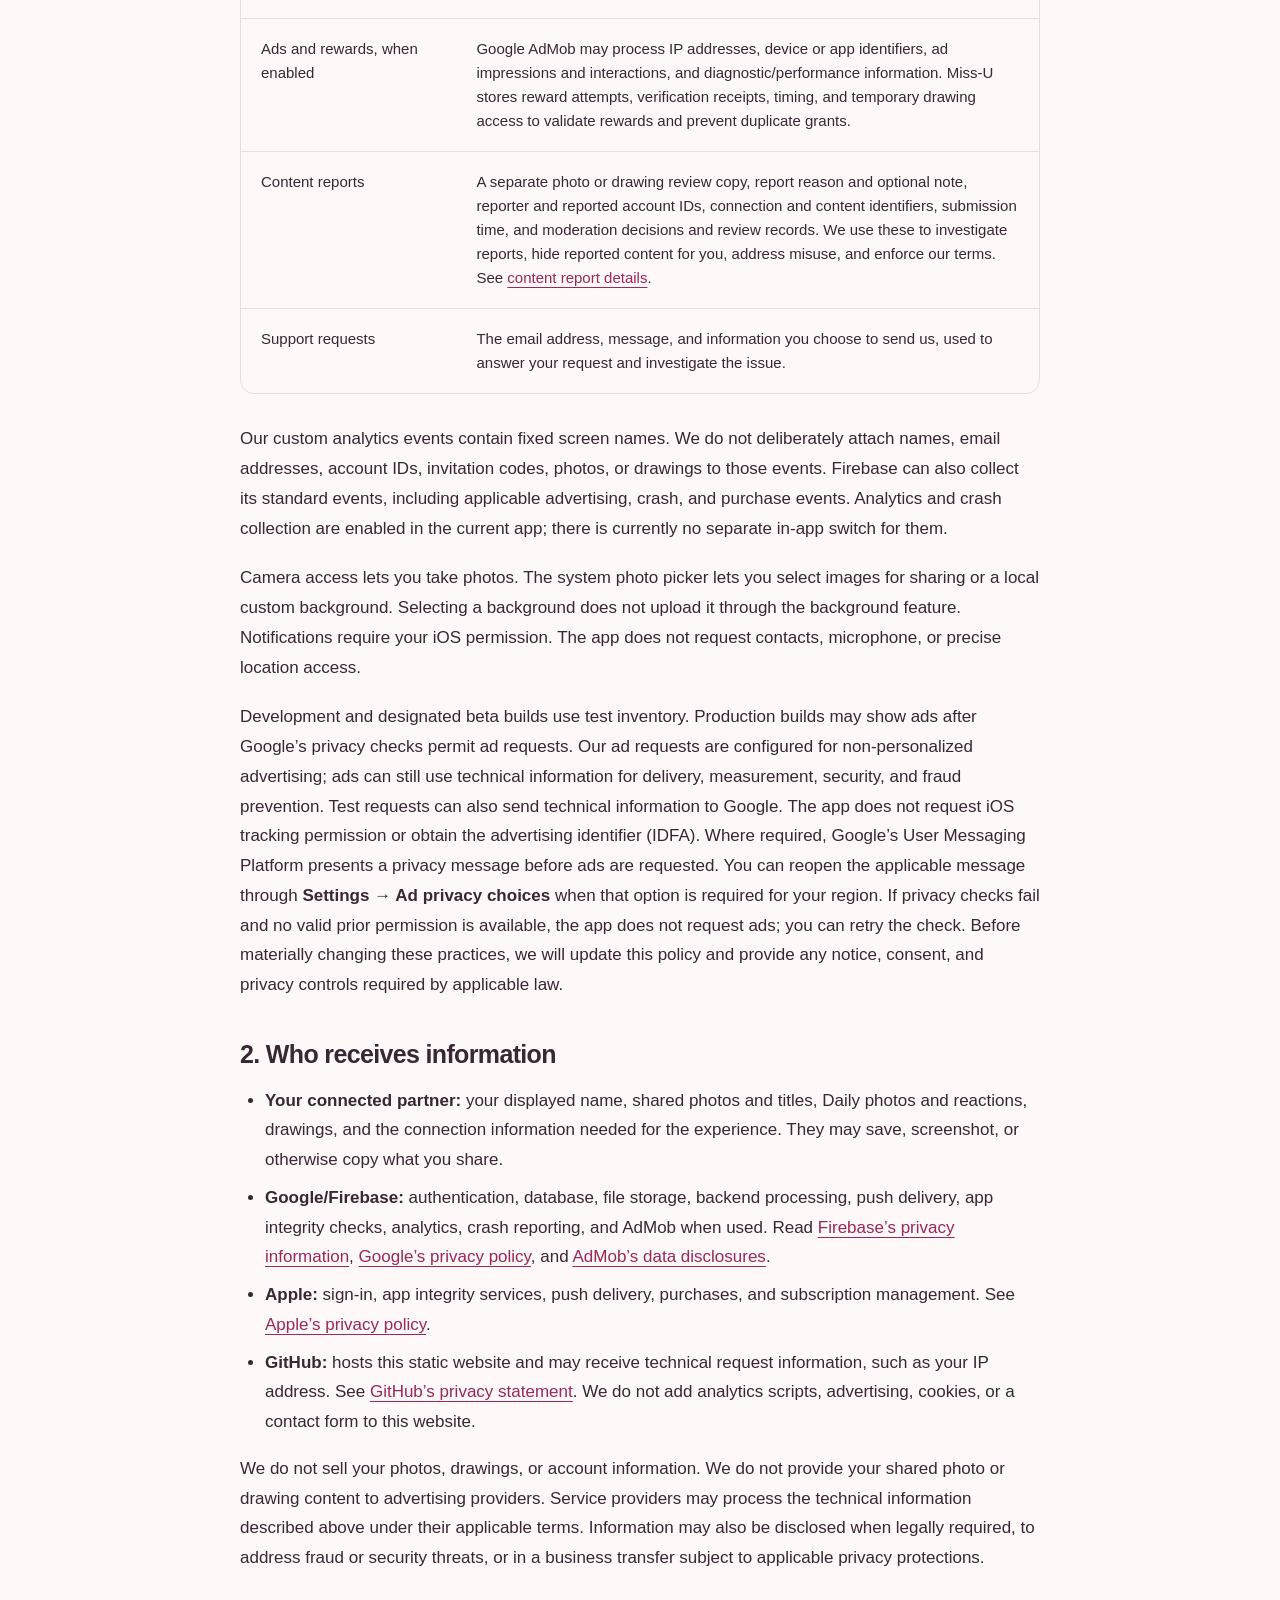
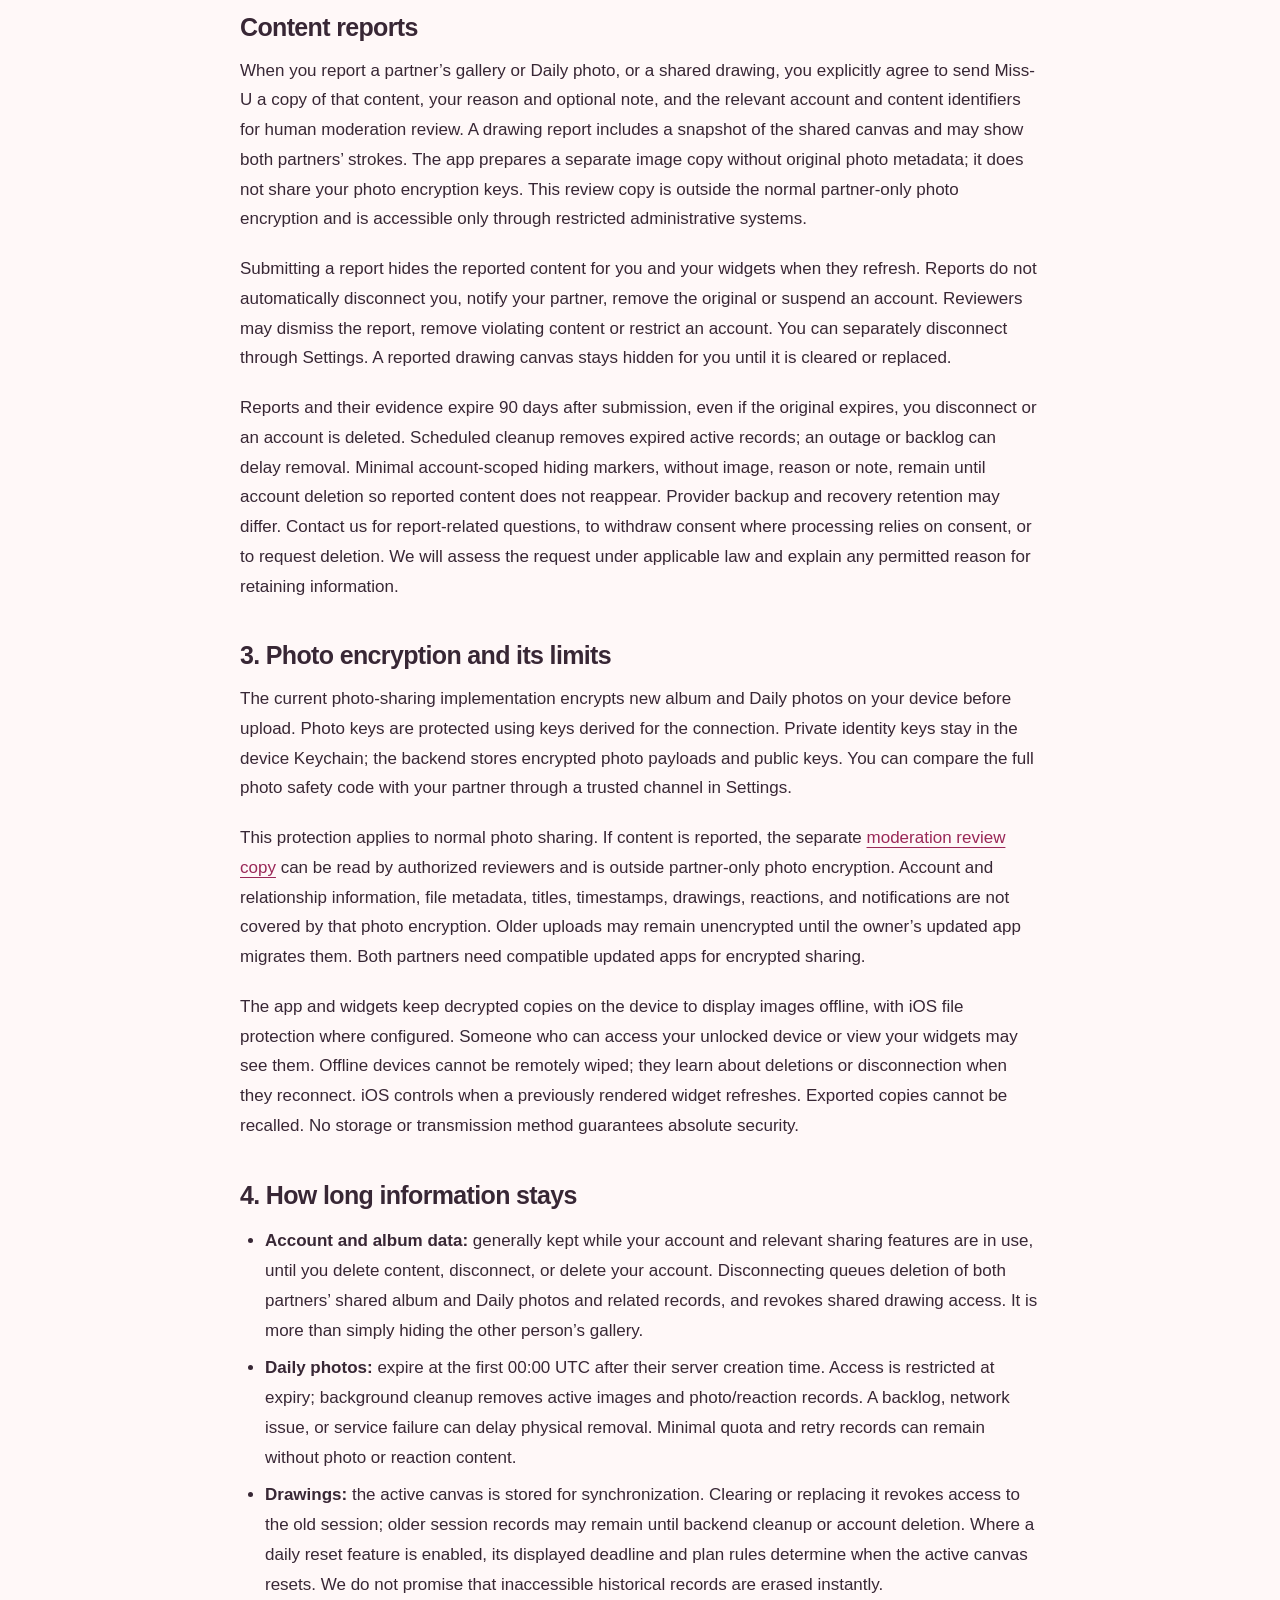
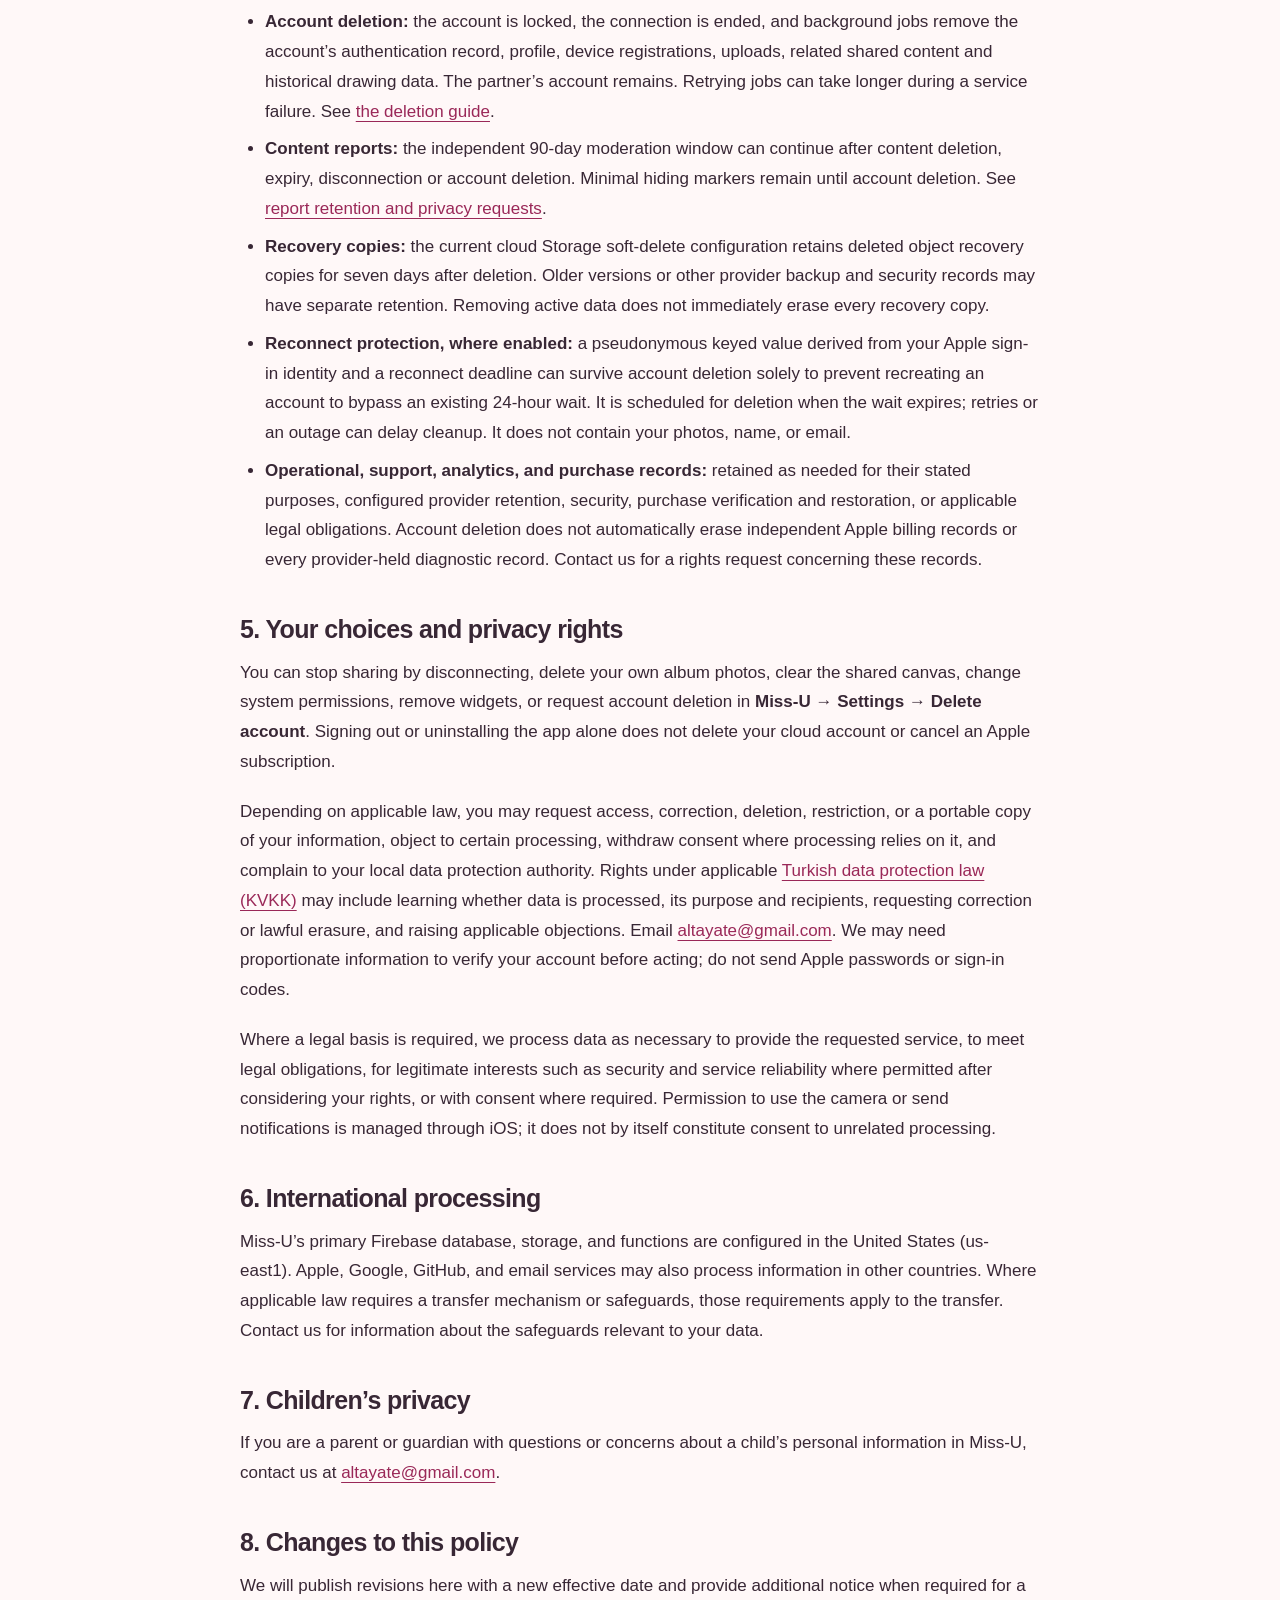
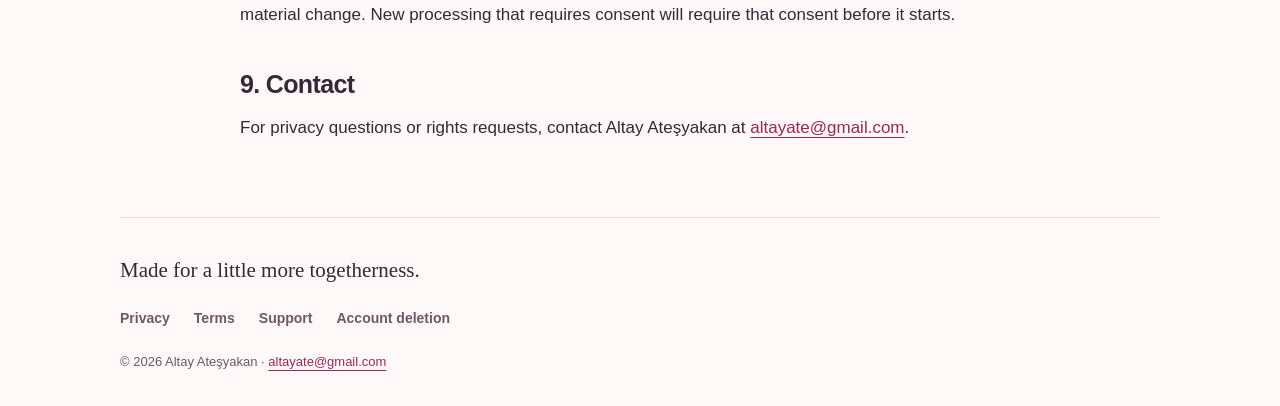
==== commit dc1d9e3e: "Disclose content reporting and moderation retention" ====
--- a/docs/privacy/index.html
+++ b/docs/privacy/index.html
@@ -25,10 +25,10 @@
       <p class="eyebrow">OUR COMMITMENT TO YOU</p>
       <h1>Privacy policy</h1>
       <p class="lede">How Miss-U handles your information, shared moments, and choices.</p>
-      <p class="updated">Effective and last updated: <time datetime="2026-11-14">14 November 2026</time></p>
+      <p class="updated">Effective and last updated: <time datetime="2026-11-15">15 November 2026</time></p>
     </div>
     <p>Miss-U (also called MissU or MissYou in some app screens) is operated by Altay Ateşyakan, the developer responsible for the personal information described here. This policy covers the iOS app, its widgets, and this website. Contact: <a href="mailto:altayate@gmail.com">altayate@gmail.com</a>.</p>
-<nav class="contents" aria-label="Privacy policy sections"><a href="#information">Information we process</a><a href="#sharing">Sharing</a><a href="#security">Photo security</a><a href="#retention">Retention</a><a href="#choices">Your rights</a><a href="#contact">Contact</a></nav>
+<nav class="contents" aria-label="Privacy policy sections"><a href="#information">Information we process</a><a href="#sharing">Sharing</a><a href="#reports">Content reports</a><a href="#security">Photo security</a><a href="#retention">Retention</a><a href="#choices">Your rights</a><a href="#contact">Contact</a></nav>
 <section id="information"><h2>1. Information we process and why</h2>
 <div class="table-scroll"><table><thead><tr><th scope="col">Information</th><th scope="col">Purpose</th></tr></thead><tbody>
 <tr><td>Account information</td><td>Sign in with Apple identifiers, your Firebase account ID, and the name and email Apple supplies (including an Apple private relay email if you choose one). We use these to authenticate you, maintain your account, and show your name.</td></tr>
@@ -38,6 +38,7 @@
 <tr><td>Usage and diagnostics</td><td>Firebase Analytics records screen views and standard app events, such as sessions and engagement, with app/device identifiers, app and OS versions, language, device information, and approximate geography derived from IP addresses. Crashlytics processes crash reports, stack traces, current screen, build information, and related diagnostic context to help us understand use and fix problems.</td></tr>
 <tr><td>Purchases, when available</td><td>Apple-signed transaction information, product and transaction identifiers, an app account token, purchase status and expiry, and account ownership records. We use these to verify purchases, restore access, and share eligible Premium benefits with your current partner. Apple handles payment details; we do not receive your full card details.</td></tr>
 <tr><td>Ads and rewards, when enabled</td><td>Google AdMob may process IP addresses, device or app identifiers, ad impressions and interactions, and diagnostic/performance information. Miss-U stores reward attempts, verification receipts, timing, and temporary drawing access to validate rewards and prevent duplicate grants.</td></tr>
+<tr><td>Content reports</td><td>A separate photo or drawing review copy, report reason and optional note, reporter and reported account IDs, connection and content identifiers, submission time, and moderation decisions and review records. We use these to investigate reports, hide reported content for you, address misuse, and enforce our terms. See <a href="#reports">content report details</a>.</td></tr>
 <tr><td>Support requests</td><td>The email address, message, and information you choose to send us, used to answer your request and investigate the issue.</td></tr>
 </tbody></table></div>
 <p>Our custom analytics events contain fixed screen names. We do not deliberately attach names, email addresses, account IDs, invitation codes, photos, or drawings to those events. Firebase can also collect its standard events, including applicable advertising, crash, and purchase events. Analytics and crash collection are enabled in the current app; there is currently no separate in-app switch for them.</p>
@@ -53,9 +54,14 @@
 </ul>
 <p>We do not sell your photos, drawings, or account information. We do not provide your shared photo or drawing content to advertising providers. Service providers may process the technical information described above under their applicable terms. Information may also be disclosed when legally required, to address fraud or security threats, or in a business transfer subject to applicable privacy protections.</p>
 </section>
+<section id="reports"><h2>Content reports</h2>
+<p>When you report a partner’s gallery or Daily photo, or a shared drawing, you explicitly agree to send Miss-U a copy of that content, your reason and optional note, and the relevant account and content identifiers for human moderation review. A drawing report includes a snapshot of the shared canvas and may show both partners’ strokes. The app prepares a separate image copy without original photo metadata; it does not share your photo encryption keys. This review copy is outside the normal partner-only photo encryption and is accessible only through restricted administrative systems.</p>
+<p>Submitting a report hides the reported content for you and your widgets when they refresh. Reports do not automatically disconnect you, notify your partner, remove the original or suspend an account. Reviewers may dismiss the report, remove violating content or restrict an account. You can separately disconnect through Settings. A reported drawing canvas stays hidden for you until it is cleared or replaced.</p>
+<p>Reports and their evidence expire 90 days after submission, even if the original expires, you disconnect or an account is deleted. Scheduled cleanup removes expired active records; an outage or backlog can delay removal. Minimal account-scoped hiding markers, without image, reason or note, remain until account deletion so reported content does not reappear. Provider backup and recovery retention may differ. Contact us for report-related questions, to withdraw consent where processing relies on consent, or to request deletion. We will assess the request under applicable law and explain any permitted reason for retaining information.</p>
+</section>
 <section id="security"><h2>3. Photo encryption and its limits</h2>
 <p>The current photo-sharing implementation encrypts new album and Daily photos on your device before upload. Photo keys are protected using keys derived for the connection. Private identity keys stay in the device Keychain; the backend stores encrypted photo payloads and public keys. You can compare the full photo safety code with your partner through a trusted channel in Settings.</p>
-<p>This protection applies to photo content. Account and relationship information, file metadata, titles, timestamps, drawings, reactions, and notifications are not covered by that photo encryption. Older uploads may remain unencrypted until the owner’s updated app migrates them. Both partners need compatible updated apps for encrypted sharing.</p>
+<p>This protection applies to normal photo sharing. If content is reported, the separate <a href="#reports">moderation review copy</a> can be read by authorized reviewers and is outside partner-only photo encryption. Account and relationship information, file metadata, titles, timestamps, drawings, reactions, and notifications are not covered by that photo encryption. Older uploads may remain unencrypted until the owner’s updated app migrates them. Both partners need compatible updated apps for encrypted sharing.</p>
 <p>The app and widgets keep decrypted copies on the device to display images offline, with iOS file protection where configured. Someone who can access your unlocked device or view your widgets may see them. Offline devices cannot be remotely wiped; they learn about deletions or disconnection when they reconnect. iOS controls when a previously rendered widget refreshes. Exported copies cannot be recalled. No storage or transmission method guarantees absolute security.</p>
 </section>
 <section id="retention"><h2>4. How long information stays</h2>
@@ -64,6 +70,7 @@
 <li><strong>Daily photos:</strong> expire at the first 00:00 UTC after their server creation time. Access is restricted at expiry; background cleanup removes active images and photo/reaction records. A backlog, network issue, or service failure can delay physical removal. Minimal quota and retry records can remain without photo or reaction content.</li>
 <li><strong>Drawings:</strong> the active canvas is stored for synchronization. Clearing or replacing it revokes access to the old session; older session records may remain until backend cleanup or account deletion. Where a daily reset feature is enabled, its displayed deadline and plan rules determine when the active canvas resets. We do not promise that inaccessible historical records are erased instantly.</li>
 <li><strong>Account deletion:</strong> the account is locked, the connection is ended, and background jobs remove the account’s authentication record, profile, device registrations, uploads, related shared content and historical drawing data. The partner’s account remains. Retrying jobs can take longer during a service failure. See <a href="../delete-account/">the deletion guide</a>.</li>
+<li><strong>Content reports:</strong> the independent 90-day moderation window can continue after content deletion, expiry, disconnection or account deletion. Minimal hiding markers remain until account deletion. See <a href="#reports">report retention and privacy requests</a>.</li>
 <li><strong>Recovery copies:</strong> the current cloud Storage soft-delete configuration retains deleted object recovery copies for seven days after deletion. Older versions or other provider backup and security records may have separate retention. Removing active data does not immediately erase every recovery copy.</li>
 <li><strong>Reconnect protection, where enabled:</strong> a pseudonymous keyed value derived from your Apple sign-in identity and a reconnect deadline can survive account deletion solely to prevent recreating an account to bypass an existing 24-hour wait. It is scheduled for deletion when the wait expires; retries or an outage can delay cleanup. It does not contain your photos, name, or email.</li>
 <li><strong>Operational, support, analytics, and purchase records:</strong> retained as needed for their stated purposes, configured provider retention, security, purchase verification and restoration, or applicable legal obligations. Account deletion does not automatically erase independent Apple billing records or every provider-held diagnostic record. Contact us for a rights request concerning these records.</li>
